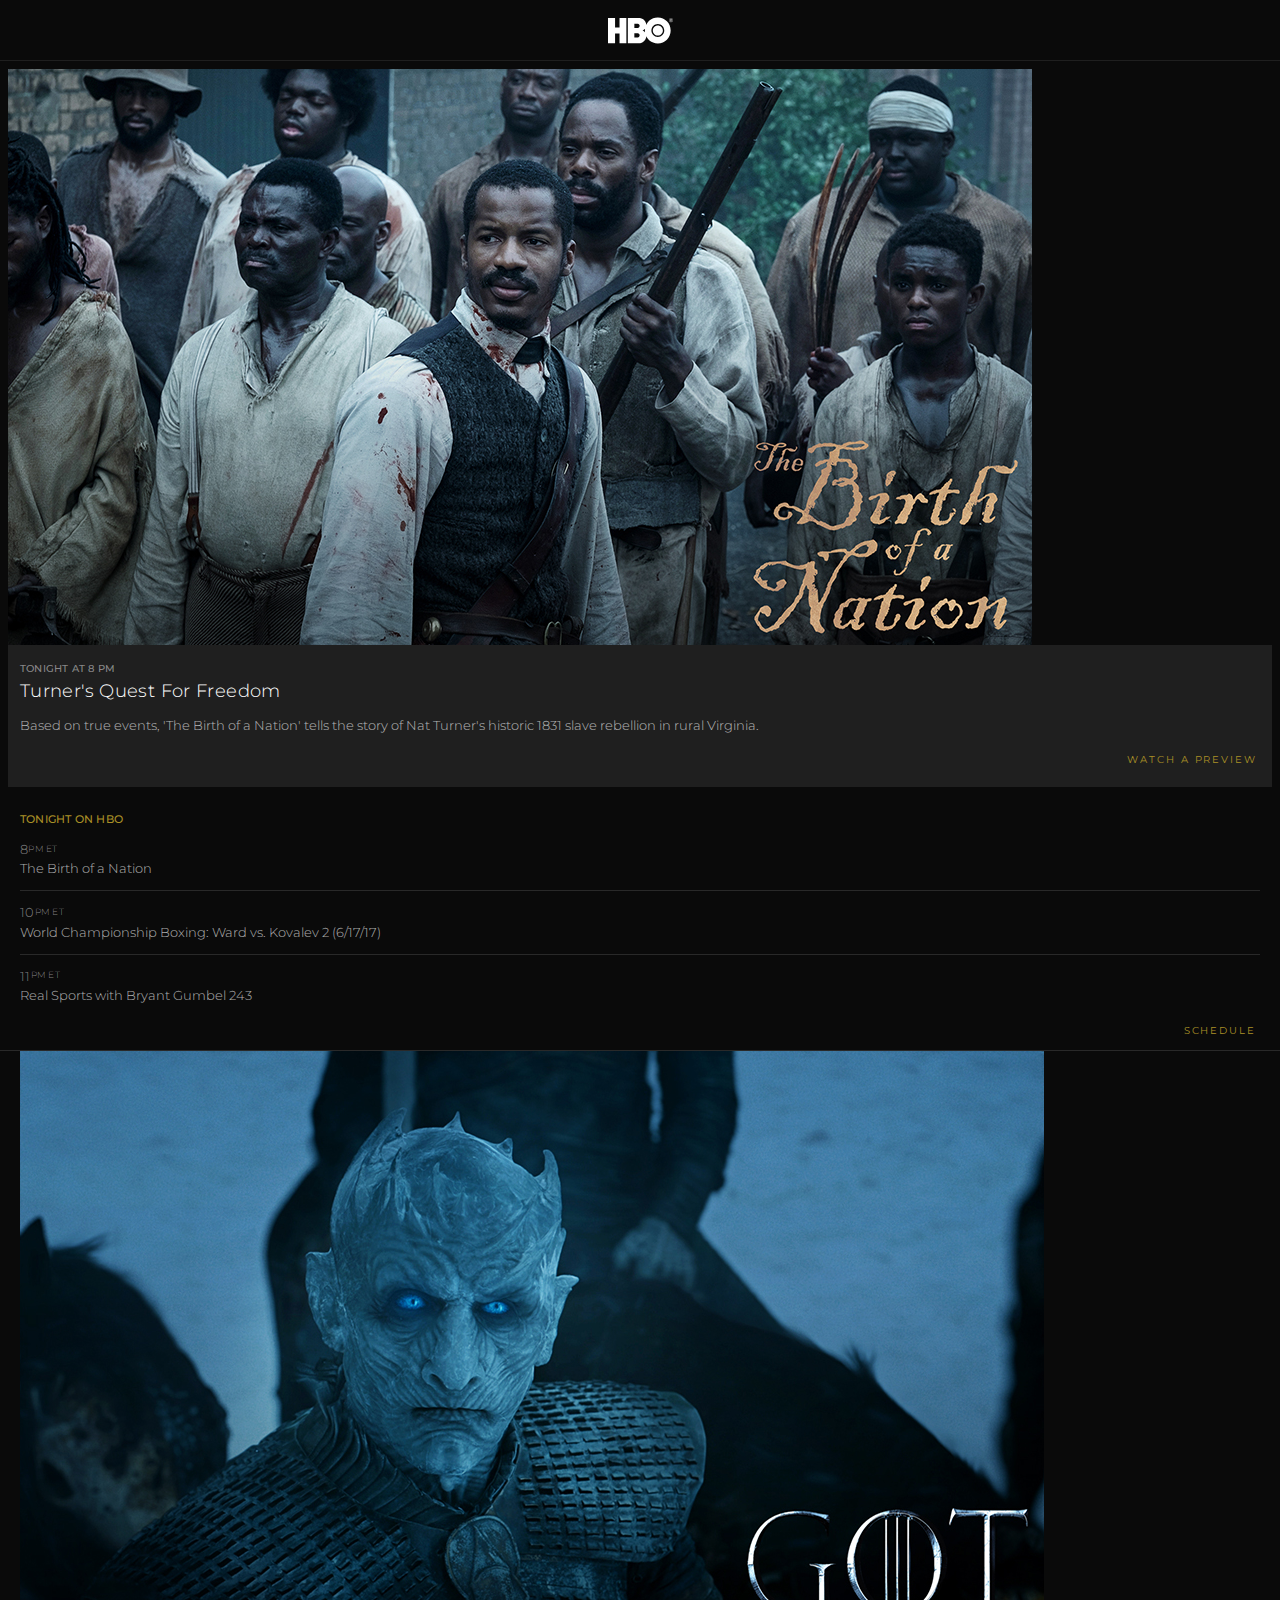
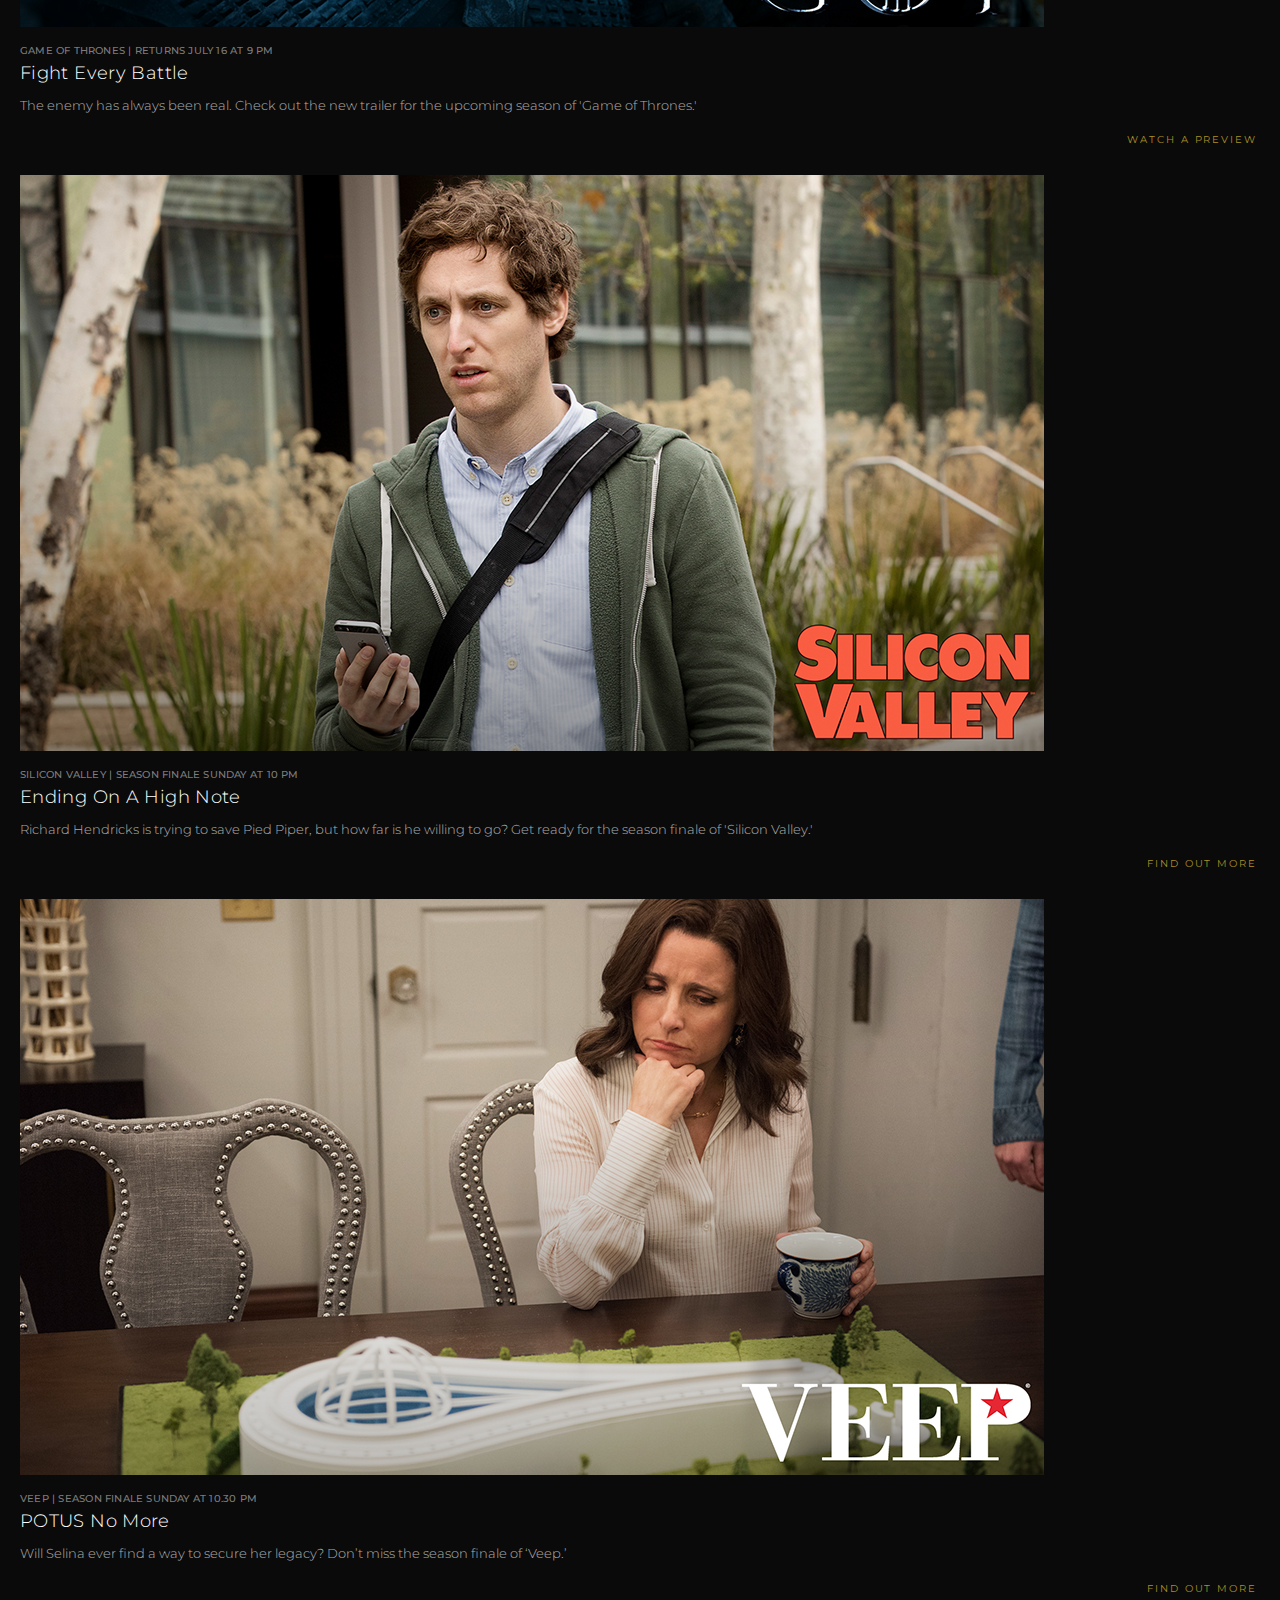
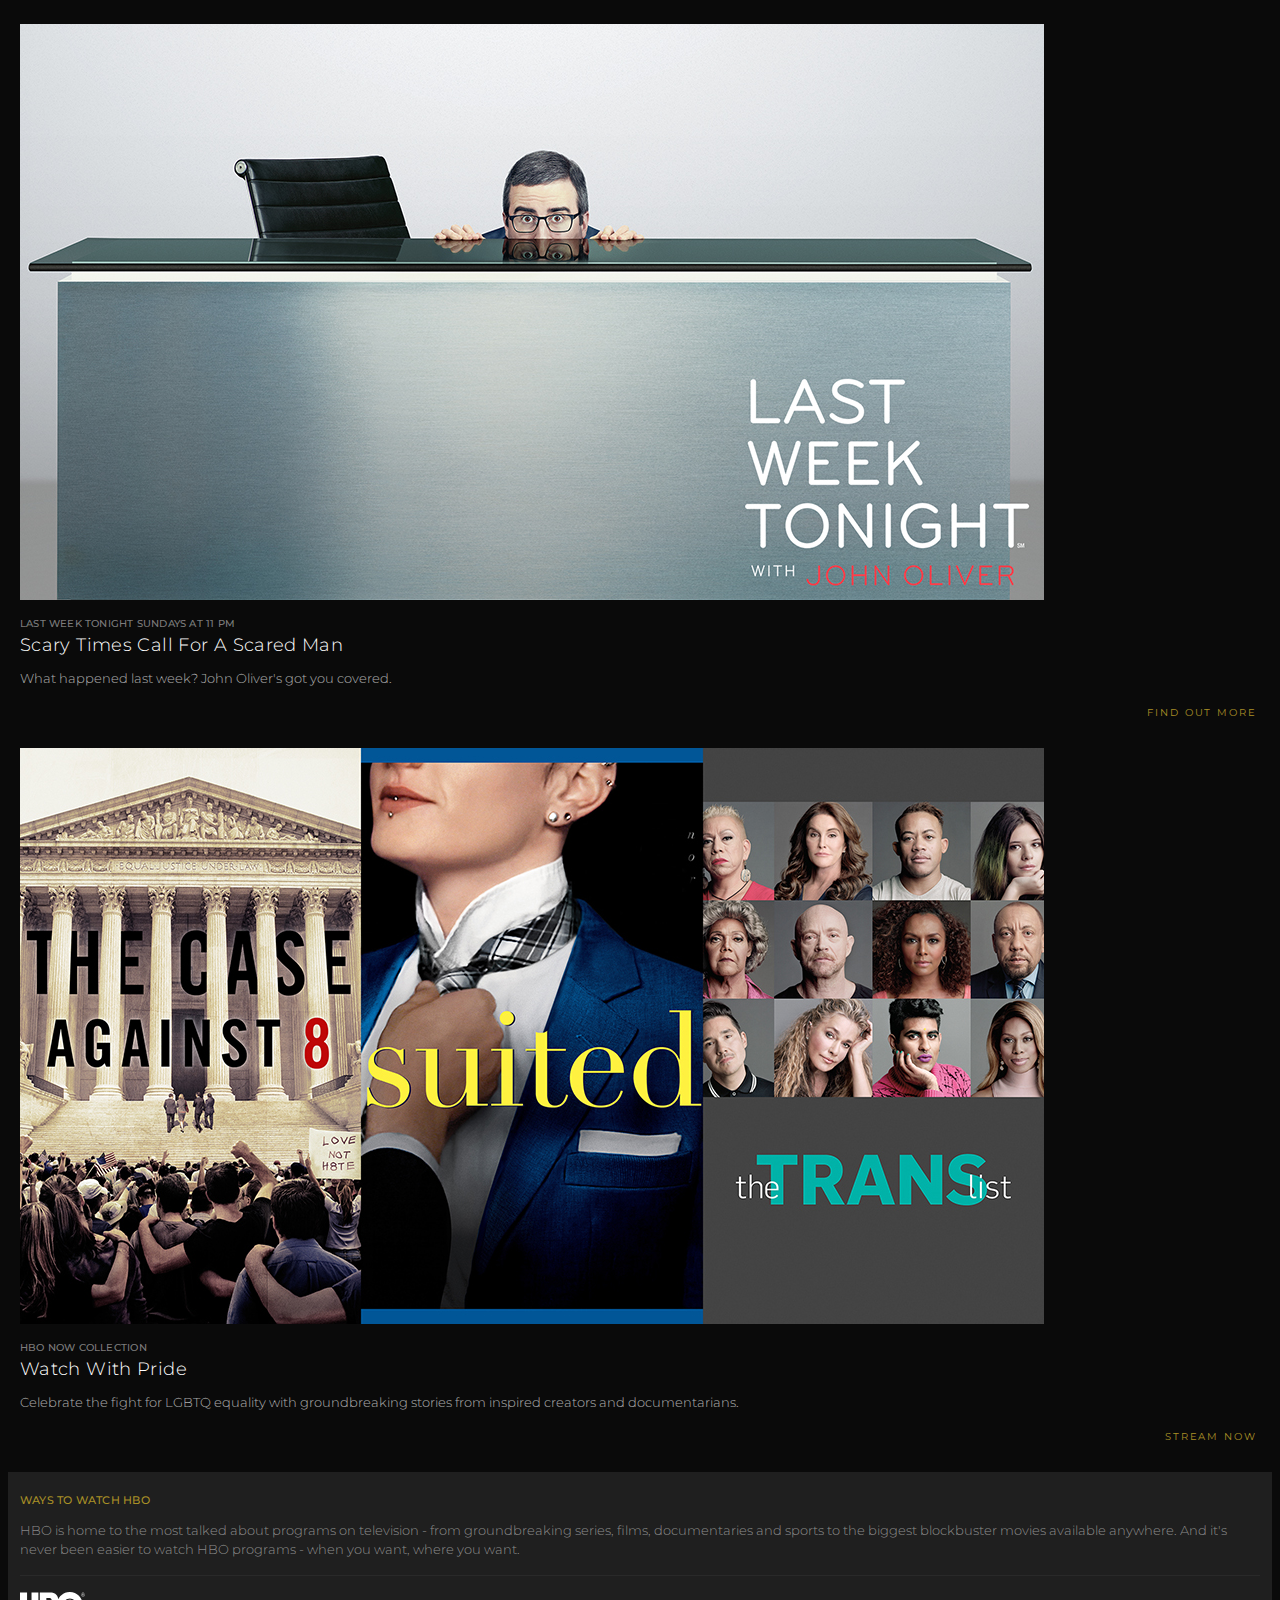
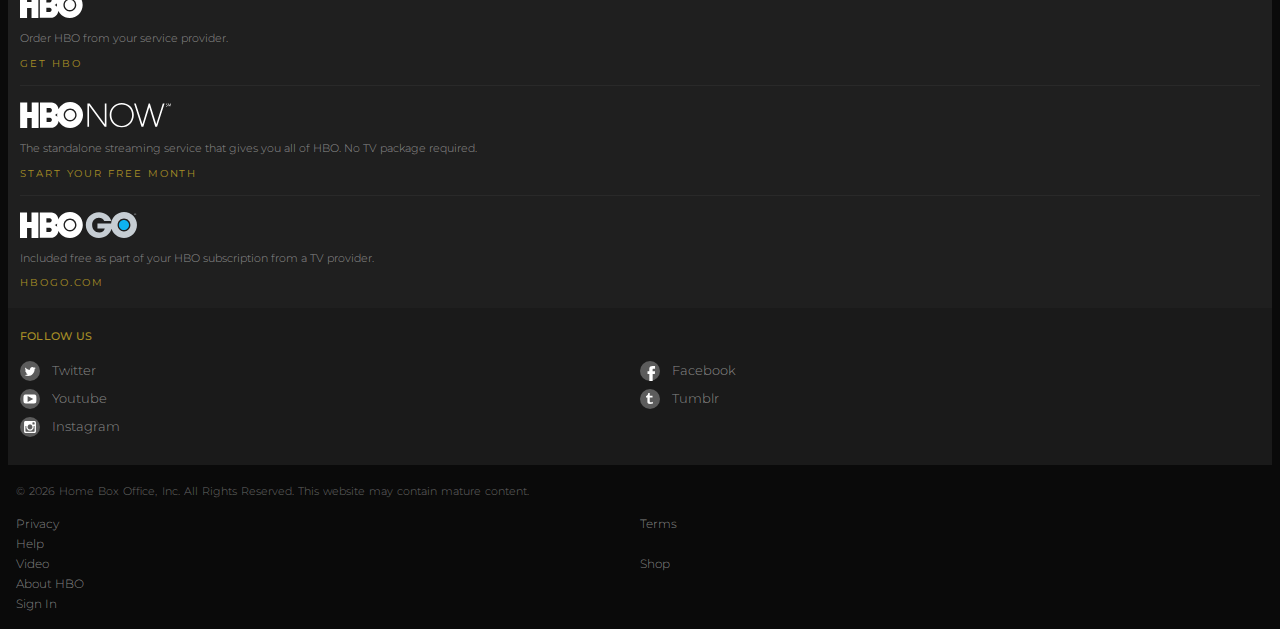
==== hbo.html @ c5595ef9 "Complete footer and page small screen device size" ====
<!DOCTYPE html>
<html lang="en">
  <head>
    <title>HBO</title>
    <meta charset="utf-8">
    <meta name="viewport" content="width=device-width, initial-scale=1">
    <link rel="stylesheet" href="assets/hbo.css">
  </head>
  <body>
    <header>
      <div class="header group">
        <div class="header__icon">
          <a href="#"><i class="icon ion-navicon" id="navIcon"></i></a>
        </div>
        <div class="header__logo">
          <a href="#"><img src="assets/images/logo.svg"></a>
        </div>
        <div class="header__icon">
          <a href="#">
            <div>
              <i class="icon ion-ios-search-strong" id="searchIcon"></i>
              <i class="icon ion-ios-circle-outline" id="searchCircle"></i>
            </div>
          </a>
        </div>
      </div>
      <div class="menu is_hidden group" id="menu">
        <div class="menu__block_left">
          <nav>
            <ul>
              <li><a class="menu__link" href="#"> Series </a></li>
              <li><a class="menu__link" href="#"> Sports </a></li>
              <li><a class="menu__link" href="#"> Documentaries </a></li>
              <li><a class="menu__link" href="#"> Comedy </a></li>
              <li><a class="menu__link" href="#"> Movies </a></li>
              <li><a class="menu__link" href="#"> Kids <i class="fa fa-external-link" aria-hidden="true"></i></a></li>
            </ul>
          </nav>
        </div>
        <div class="menu__block_middle">
          <a href="#" class="menu__link_feat">Free Episodes</a>
        </div>
        <div class="menu__block_right">
          <nav>
            <ul>
              <li><a class="menu__link_right" href="#"> Order HBO </a></li>
              <li><a class="menu__link_right" href="#"> HBO NOW </a></li>
              <li><a class="menu__link_right" href="#"> HBO GO </a></li>
              <li><a class="menu__link_right" href="#"> Schedule </a></li>
            </ul>
          </nav>
        </div>
      </div>
      <div class="search is_hidden" id="searchBar">
        <input type="text" class="search__input" type="text" placeholder="Search HBO.com"></input>
      </div>
    </header>
    <main>
      <div class="wrapper">
        <article class="item--hero">
          <picture>
            <img src="assets/images/main_img.jpg">
          </picture>
          <div class="item__content">
            <h5 class="item__header"> <span class="item__time"> tonight at 8 pm </span> </h5>
            <h3 class="item__title"> turner's quest for freedom </h3>
            <p class="item__text"> Based on true events, 'The Birth of a Nation' tells the story of Nat Turner's historic 1831 slave rebellion in rural Virginia. </p>
            <div class="feature__link">
              <div class="feature__link_text"> watch a preview </div>
              <i class="feature__link_arrow ion-ios-arrow-thin-right"></i>
            </div>
          </div>
        </article>
        <ol class="schedule">
          <h4 class="feature__header"> tonight on hbo </h4>
          <li class="schedule__item">
            <h3 class="schedule__time"> 8<span class="schedule__time_sup">pm et</span> </h3>
            <p class="schedule__title"> The Birth of a Nation </p>
          </li>
          <li class="schedule__item">
            <h3 class="schedule__time"> 10<span class="schedule__time_sup">pm et</span> </h3>
            <p class="schedule__title"> World Championship Boxing: Ward vs. Kovalev 2 (6/17/17) </p>
          </li>
          <li class="schedule__item">
            <h3 class="schedule__time"> 11<span class="schedule__time_sup">pm et</span> </h3>
            <p class="schedule__title"> Real Sports with Bryant Gumbel 243 </p>
          </li>
          <a class="feature__link schedule__link">
            <p class="feature__link_text"> schedule </p>
            <i class="feature__link_arrow ion-ios-arrow-thin-right"></i>
          </a>
        </ol>
      </div>
      <section class="primary-content">
        <article>
          <picture>
            <img src="assets/images/main_img_2.jpg">
          </picture>
          <div class="item__content">
            <h5 class="item__header"> game of thrones <span class="item__time"> | returns july 16 at 9 pm </span> </h5>
            <h3 class="item__title"> fight every battle </h3>
            <p class="item__text"> The enemy has always been real. Check out the new trailer for the upcoming season of 'Game of Thrones.' </p>
            <div class="feature__link">
              <p class="feature__link_text"> watch a preview </p>
              <i class="feature__link_arrow ion-ios-arrow-thin-right"></i>
            </div>
          </div>
        </article>
        <article>
          <picture>
            <img src="assets/images/main_img_3.jpg">
          </picture>
          <div class="item__content">
            <h5 class="item__header"> silicon valley <span class="item__time"> | season finale sunday at 10 pm </span> </h5>
            <h3 class="item__title"> ending on a high note </h3>
            <p class="item__text"> Richard Hendricks is trying to save Pied Piper, but how far is he willing to go? Get ready for the season finale of 'Silicon Valley.' </p>
            <div class="feature__link">
              <div class="feature__link_text"> find out more </div>
              <i class="feature__link_arrow ion-ios-arrow-thin-right"></i>
            </div>
          </div>
        </article>
        <article>
          <picture>
            <img src="assets/images/main_img_4.jpg">
          </picture>
          <div class="item__content">
            <h5 class="item__header"> veep <span class="item__time"> | season finale sunday at 10.30 pm </span> </h5>
            <h3 class="item__title"> POTUS no more </h3>
            <p class="item__text"> Will Selina ever find a way to secure her legacy? Don’t miss the season finale of ‘Veep.’ </p>
            <div class="feature__link">
              <div class="feature__link_text"> find out more </div>
              <i class="feature__link_arrow ion-ios-arrow-thin-right"></i>
            </div>
          </div>
        </article>
        <article>
          <picture>
            <img src="assets/images/main_img_5.jpg">
          </picture>
          <div class="item__content">
            <h5 class="item__header"> last week tonight <span class="item__time"> sundays at 11 pm </span> </h5>
            <h3 class="item__title"> Scary Times Call for a Scared Man </h3>
            <p class="item__text"> What happened last week? John Oliver's got you covered. </p>
            <div class="feature__link">
              <div class="feature__link_text"> find out more </div>
              <i class="feature__link_arrow ion-ios-arrow-thin-right"></i>
            </div>
          </div>
        </article>
        <article>
          <picture>
            <img src="assets/images/main_img_6.jpg">
          </picture>
          <div class="item__content">
            <h5 class="item__header"> hbo now collection </h5>
            <h3 class="item__title"> watch with pride </h3>
            <p class="item__text"> Celebrate the fight for LGBTQ equality with groundbreaking stories from inspired creators and documentarians. </p>
            <div class="feature__link">
              <p class="feature__link_text"> stream now </p>
              <i class="feature__link_arrow ion-ios-arrow-thin-right"></i>
            </div>
          </div>
        </article>
      </section>
    </main>
    <footer>
      <div class="footer__wrapper">
        <section class="footer__channel">
          <div>
            <h4 class="chan__header feature__header "> ways to watch hbo </h4>
            <p class="chan__intro"> HBO is home to the most talked about programs on television -
              from groundbreaking series, films, documentaries and sports to the biggest blockbuster
              movies available anywhere. And it's never been easier to watch HBO programs -
              when you want, where you want. </p>
          </div>
          <ul class="chan__list">
            <li class="chan__item">
              <img class="chan__img" src="assets/images/logo-hboreg.svg">
              <p class="chan__text"> Order HBO from your service provider. </p>
              <div class="feature__link chan__link">
                <p class="feature__link_text"> get hbo </p>
                <i class="feature__link_arrow ion-ios-arrow-thin-right"></i>
              </div>
            </li>
            <li class="chan__item">
              <img class="chan__img" src="assets/images/logo-hbonow.svg">
              <p class="chan__text"> The standalone streaming service that gives you all of HBO.
                No TV package required. </p>
              <div class="feature__link chan__link">
                <p class="feature__link_text"> start your free month </p>
                <i class="feature__link_arrow ion-ios-arrow-thin-right"></i>
              </div>
            </li>
            <li class="chan__item">
              <img class="chan__img" src="assets/images/logo-go.svg">
              <p class="chan__text"> Included free as part of your HBO subscription from a TV provider. </p>
              <div class="feature__link chan__link">
                <p class="feature__link_text"> hbogo.com </p>
                <i class="feature__link_arrow ion-ios-arrow-thin-right"></i>
              </div>
            </li>
          </ul>
        </section>
        <section class="footer__social">
          <h4 class="feature__header"> follow us </h4>
          <ul class="group social__list">
            <li class="social__item">
              <div>
                <img class="social__img" src="assets/images/social-twitter.svg">
                <span class="social__name"> twitter </span>
              </div>
            </li>
            <li class="social__item">
              <div>
                <img class="social__img" src="assets/images/social-facebook.svg">
                <span class="social__name"> facebook </span>
              </div>
            </li>
            <li class="social__item">
              <div>
                <img class="social__img" src="assets/images/social-youtube.svg">
                <span class="social__name"> youtube </span>
              </div>
            </li>
            <li class="social__item">
              <div>
                <img class="social__img" src="assets/images/social-tumblr.svg">
                <span class="social__name"> tumblr </span>
              </div>
            </li>
            <li class="social__item">
              <div>
                <img class="social__img" src="assets/images/social-instagram.svg">
                <span class="social__name"> instagram </span>
              </div>
            </li>
          </ul>
        </section>
        <section class="footer__end group">
          <p class="copyright">&copy;<span id="year"></span>Home Box Office, Inc. All Rights Reserved.
            This website may contain mature content.
          </p>
          <nav class="footer__nav">
            <ul class="group">
              <li class="nav__item"> privacy </li>
              <li class="nav__item"> terms </li>
              <li class="nav__item"> help </li>
              <li class="nav__item"> video </li>
              <li class="nav__item"> shop </li>
              <li class="nav__item"> about HBO </li>
              <li class="nav__item"> sign in </li>
            </ul>
          </nav>
        </section>
      </div>
    </footer>
  </body>
  <script src="assets/js/hbo.js"></script>
</html>
---- assets/hbo.css ----
@import url("http://code.ionicframework.com/ionicons/2.0.1/css/ionicons.min.css");
@import url("https://maxcdn.bootstrapcdn.com/font-awesome/4.7.0/css/font-awesome.min.css");
/* ------------------------------------ reset
*/
/* http://meyerweb.com/eric/tools/css/reset/
   2. v2.0 | 20110126 License: none (public domain)
*/
@import url("https://fonts.googleapis.com/css?family=Montserrat:300,400,500");
html, body, div, span, applet, object, iframe,
h1, h2, h3, h4, h5, h6, p, blockquote, pre,
a, abbr, acronym, address, big, cite, code,
del, dfn, em, img, ins, kbd, q, s, samp,
small, strike, strong, sub, sup, tt, var,
b, u, i, center,
dl, dt, dd, ol, ul, li,
fieldset, form, label, legend,
table, caption, tbody, tfoot, thead, tr, th, td,
article, aside, canvas, details, embed,
figure, figcaption, footer, header, hgroup,
menu, nav, output, ruby, section, summary,
time, mark, audio, video {
  margin: 0;
  padding: 0;
  border: 0;
  font-size: 100%;
  font: inherit;
  vertical-align: baseline; }

/* HTML5 display-role reset for older browsers */
article, aside, details, figcaption, figure,
footer, header, hgroup, menu, nav, section {
  display: block; }

body {
  line-height: 1; }

ol, ul {
  list-style: none; }

blockquote, q {
  quotes: none; }

blockquote:before, blockquote:after,
q:before, q:after {
  content: '';
  content: none; }

table {
  border-collapse: collapse;
  border-spacing: 0; }

/* ------------------------------------ clearfix
*/
.group::before,
.group::after {
  content: "";
  display: table; }

.group::after {
  clear: both; }

.group {
  clear: both;
  *zoom: 1; }

/* ------------------------------------ typo (font-size 16px)
*/
html {
  font-size: 16px; }

body {
  font-family: 'Montserrat', sans-serif;
  font-size: 16px;
  line-height: 1.5;
  font-weight: 400; }

h1 {
  font-size: 32px; }

h2 {
  font-size: 24px; }

h3 {
  font-size: 18px; }

h4 {
  font-size: 16px; }

h5 {
  font-size: 14px; }

h6 {
  font-size: 13px; }

strong {
  font-weight: 700; }

cite, em {
  font-style: italic; }

/* ------------------------------------ variables
*/
*,
*::before,
*::after {
  -webkit-box-sizing: border-box;
  -moz-box-sizing: border-box;
  box-sizing: border-box; }

/* ------------------------------------ placeholders
*/
.feature__header, .item__header, .schedule__time {
  text-transform: uppercase;
  font-variant: small-caps;
  letter-spacing: 0.02em; }

.feature__header, .item__header {
  font-weight: 500; }

img, video, embed, object {
  display: block;
  max-width: 100%;
  height: auto; }

/* ------------------------------------ feature header
*/
.feature__header {
  font-size: 0.7rem;
  color: #a99026; }
  .feature__header:hover {
    color: #caad2d; }

/* ------------------------------------ feature links
*/
.feature__link {
  text-align: right;
  line-height: 1.5rem;
  height: 1.5rem;
  color: #a99026;
  cursor: pointer; }
  .feature__link:hover {
    color: #caad2d; }

.feature__link_text {
  display: inline-block;
  vertical-align: top;
  font-size: 0.62rem;
  letter-spacing: 0.12rem;
  text-transform: uppercase; }

.feature__link_arrow {
  display: inline-block;
  vertical-align: top;
  font-size: 1.2em; }

/* ------------------------------------ ion icons
*/
.ion-ios-search-strong {
  font-size: 20px; }

.ion-ios-circle-outline {
  font-size: 1.8rem;
  position: absolute;
  right: 15px;
  top: 0px; }

.ion-navicon {
  font-size: 2.3rem; }

.ion-ios-close-empty {
  font-size: 3rem; }

/* ----------------------------- BASE
*/
html {
  font-size: 16px; }

body {
  background-color: #0a0a0a;
  color: rgba(255, 255, 255, 0.48); }

a {
  display: block;
  color: rgba(255, 255, 255, 0.68);
  text-decoration: none;
  cursor: pointer; }
  a:hover {
    color: rgba(255, 255, 255, 0.68); }

/* ----------------------------- LAYOUT
*/
.wrapper {
  padding: 8px; }

/* ----------------------------- MODULES
*/
/* ---------------------------------------------------------------------- Header
*/
.header {
  width: 100vw;
  height: 61px;
  border-bottom: 1px solid #1f1f1f; }

.header__icon {
  display: block;
  float: left;
  width: 55px;
  height: 61px;
  line-height: 61px;
  text-align: center; }

.header__logo {
  position: relative;
  float: left;
  width: calc(100% - 2 * 55px);
  height: 61px; }
  .header__logo img {
    width: 65px;
    height: 61px;
    margin: 0 auto; }

/* ------------------------------------ menu
*/
.menu {
  position: relative;
  height: 254px;
  background-color: #1f1f1f;
  border-bottom: 1px solid #292929; }

.menu__block, .menu__block_left, .menu__block_right, .menu__block_middle {
  padding: 16px;
  font-size: 12px;
  letter-spacing: 1px;
  text-transform: uppercase; }

.menu__block_left {
  float: left;
  width: 62.5%; }

.menu__block_right {
  float: left;
  width: 37.5%;
  min-height: 254px;
  font-size: 10px;
  text-transform: capitalize;
  border-left: 1px solid #292929; }

.menu__block_middle {
  position: absolute;
  bottom: 0;
  left: 0; }

.menu__link, .menu__link_right {
  padding: .6em 0;
  color: rgba(255, 255, 255, 0.88); }

.menu__link_right {
  color: rgba(255, 255, 255, 0.48); }

.menu__link_feat {
  padding-top: 1em;
  color: #caad2d; }

/* ------------------------------------ search
*/
.search {
  padding: 16px;
  background-color: #1f1f1f;
  border-bottom: 1px solid #292929;
  clear: both; }

.search__input {
  width: 100%;
  padding: 4px 0;
  font-size: 1.05rem;
  color: rgba(255, 255, 255, 0.68);
  letter-spacing: .01rem;
  background: transparent;
  border-width: 0 0 1px;
  border-style: solid;
  border-color: #292929;
  outline: 0;
  transition: border-color 0.15s linear; }
  .search__input:focus {
    border-width: 0 0 1px;
    border-style: solid;
    border-color: #484848; }

/* ------------------------------------------------------------------------ Main
*/
.primary-content {
  padding: 0 20px;
  margin-bottom: 24px;
  border-top: 1px solid #292929; }

/* ------------------------------------ items
*/
.item__content {
  padding-top: 16px;
  margin-bottom: 24px;
  font-size: 0.8rem; }

.item__header {
  padding-bottom: 1px;
  font-size: 0.65rem; }

.item__title {
  font-size: 1.1rem;
  font-weight: 300;
  color: #fff;
  letter-spacing: 0.021em;
  text-transform: capitalize; }

.item__text {
  padding: 10px 0 12px;
  color: rgba(255, 255, 255, 0.68);
  font-weight: 300; }

.item--hero .item__content {
  padding: 16px 12px;
  background-color: #1f1f1f; }
.item--hero .item__text {
  padding: 12px 0;
  font-weight: 300; }

/* ------------------------------------ schedule
*/
.schedule {
  padding: 0 12px; }

.schedule__item {
  padding: 12px 0;
  font-size: 0.8rem;
  font-weight: 300;
  border-bottom: 1px solid #292929; }

.schedule__time {
  font-size: 1em; }
  .schedule__time .schedule__time_sup {
    position: relative;
    top: -0.27em;
    font-size: 0.7em; }

.schedule__title {
  font-size: 1em;
  color: rgba(255, 255, 255, 0.68); }

li:nth-last-of-type(1) {
  border-bottom-color: transparent; }

/* ---------------------------------------------------------------------- footer
*/
.footer__wrapper {
  margin: 0 8px; }

/* ------------------------------------ channels
*/
.footer__channel {
  padding: 20px 12px;
  background-color: #1f1f1f; }

.chan__header {
  margin-bottom: 12px; }

.chan__intro {
  font-size: 0.8rem;
  font-weight: 300; }

.chan__item {
  margin-top: 16px;
  padding-top: 16px;
  border-top: 1px solid #292929; }

.chan__img {
  height: 26px;
  width: auto; }

.chan__text {
  margin-top: 12px;
  margin-bottom: 12px;
  font-size: 0.7rem;
  font-weight: 300; }

.chan__link {
  text-align: left;
  line-height: 0.62rem;
  height: 0.62rem; }
  .chan__link .feature__link_arrow {
    position: relative;
    top: -0.35rem; }

/* ------------------------------------ social
*/
.footer__social {
  padding: 20px 12px;
  background-color: #1a1a1a; }
  .footer__social .feature__header {
    margin-bottom: 16px; }

.social__item {
  float: left;
  width: 50%;
  margin-bottom: 8px; }

.social__img {
  float: left;
  margin-right: 12px; }

.social__name {
  float: left;
  font-size: 0.8rem;
  font-weight: 300;
  text-transform: capitalize;
  color: rgba(255, 255, 255, 0.48); }

/* ------------------------------------ copyright
*/
.footer__end {
  padding: 16px 8px; }

.copyright {
  line-height: 20px;
  font-size: 11px;
  font-weight: 300;
  color: rgba(255, 255, 255, 0.38);
  word-spacing: 0.1em; }

.footer__nav {
  margin-top: 12px; }
  .footer__nav .nav__item {
    float: left;
    width: 50%;
    margin-top: 2px;
    font-size: 12px;
    font-weight: 300;
    color: rgba(255, 255, 255, 0.48);
    text-transform: capitalize; }
  .footer__nav li:nth-of-type(3n),
  .footer__nav li:last-of-type {
    width: 100%; }

/* ----------------------------- STATES
*/
.is_hidden {
  display: none; }

.is_active_block {
  display: block; }

.is_active_inline {
  display: inline; }

/* ----------------------------- THEME
*/
/* ----------------------------- LIMBO
*/

/*# sourceMappingURL=hbo.css.map */
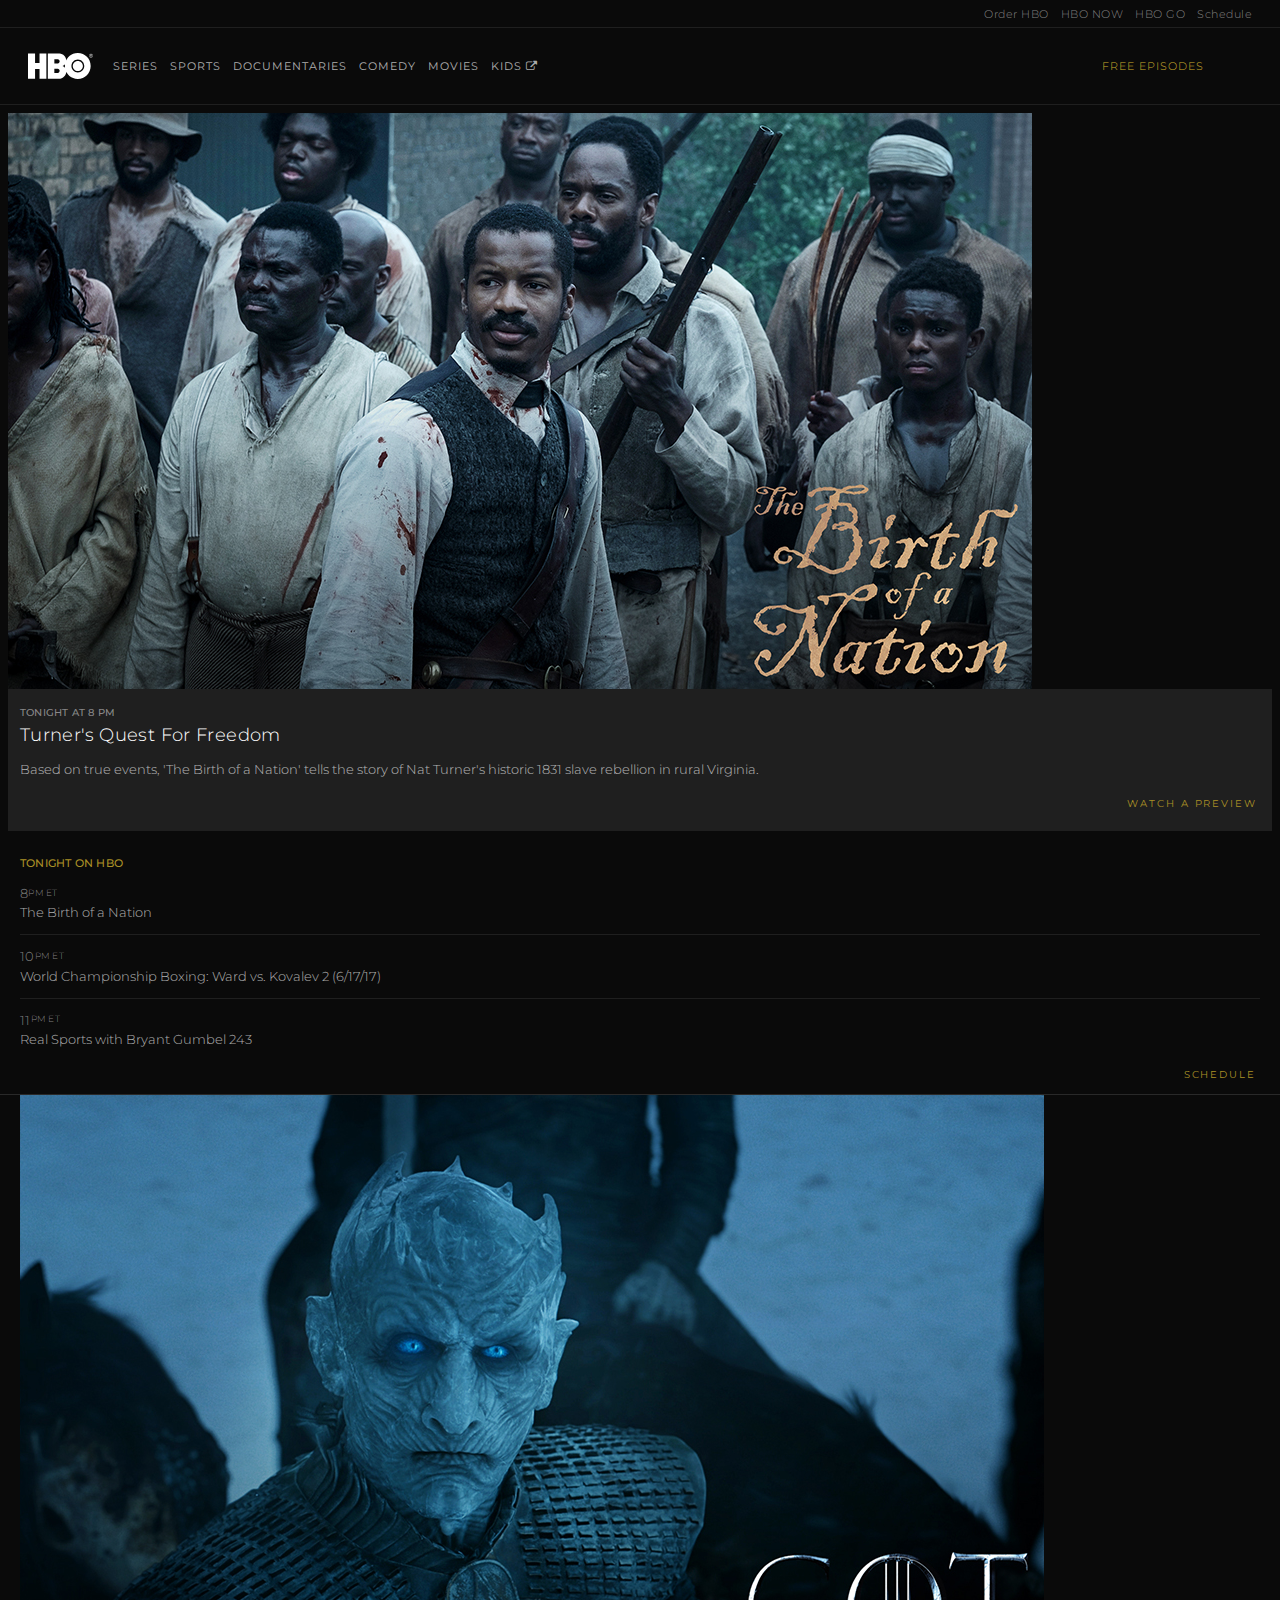
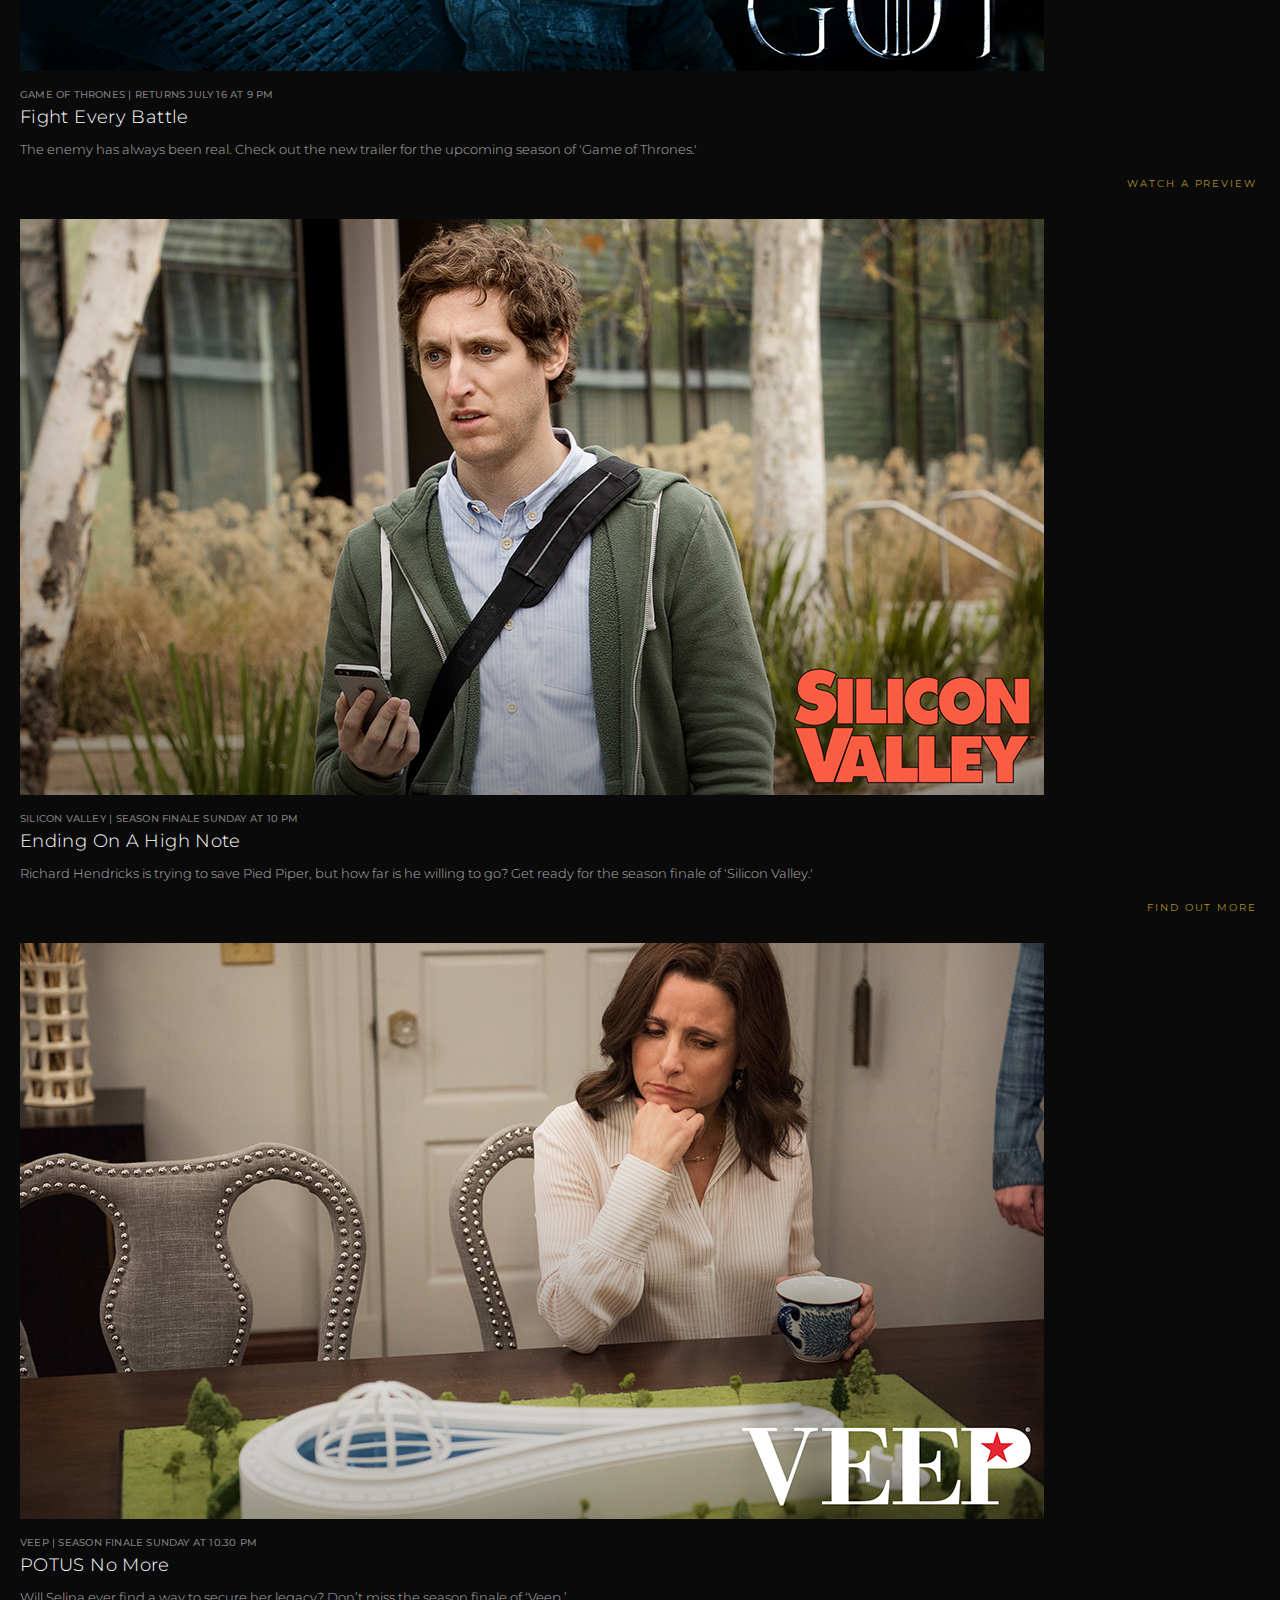
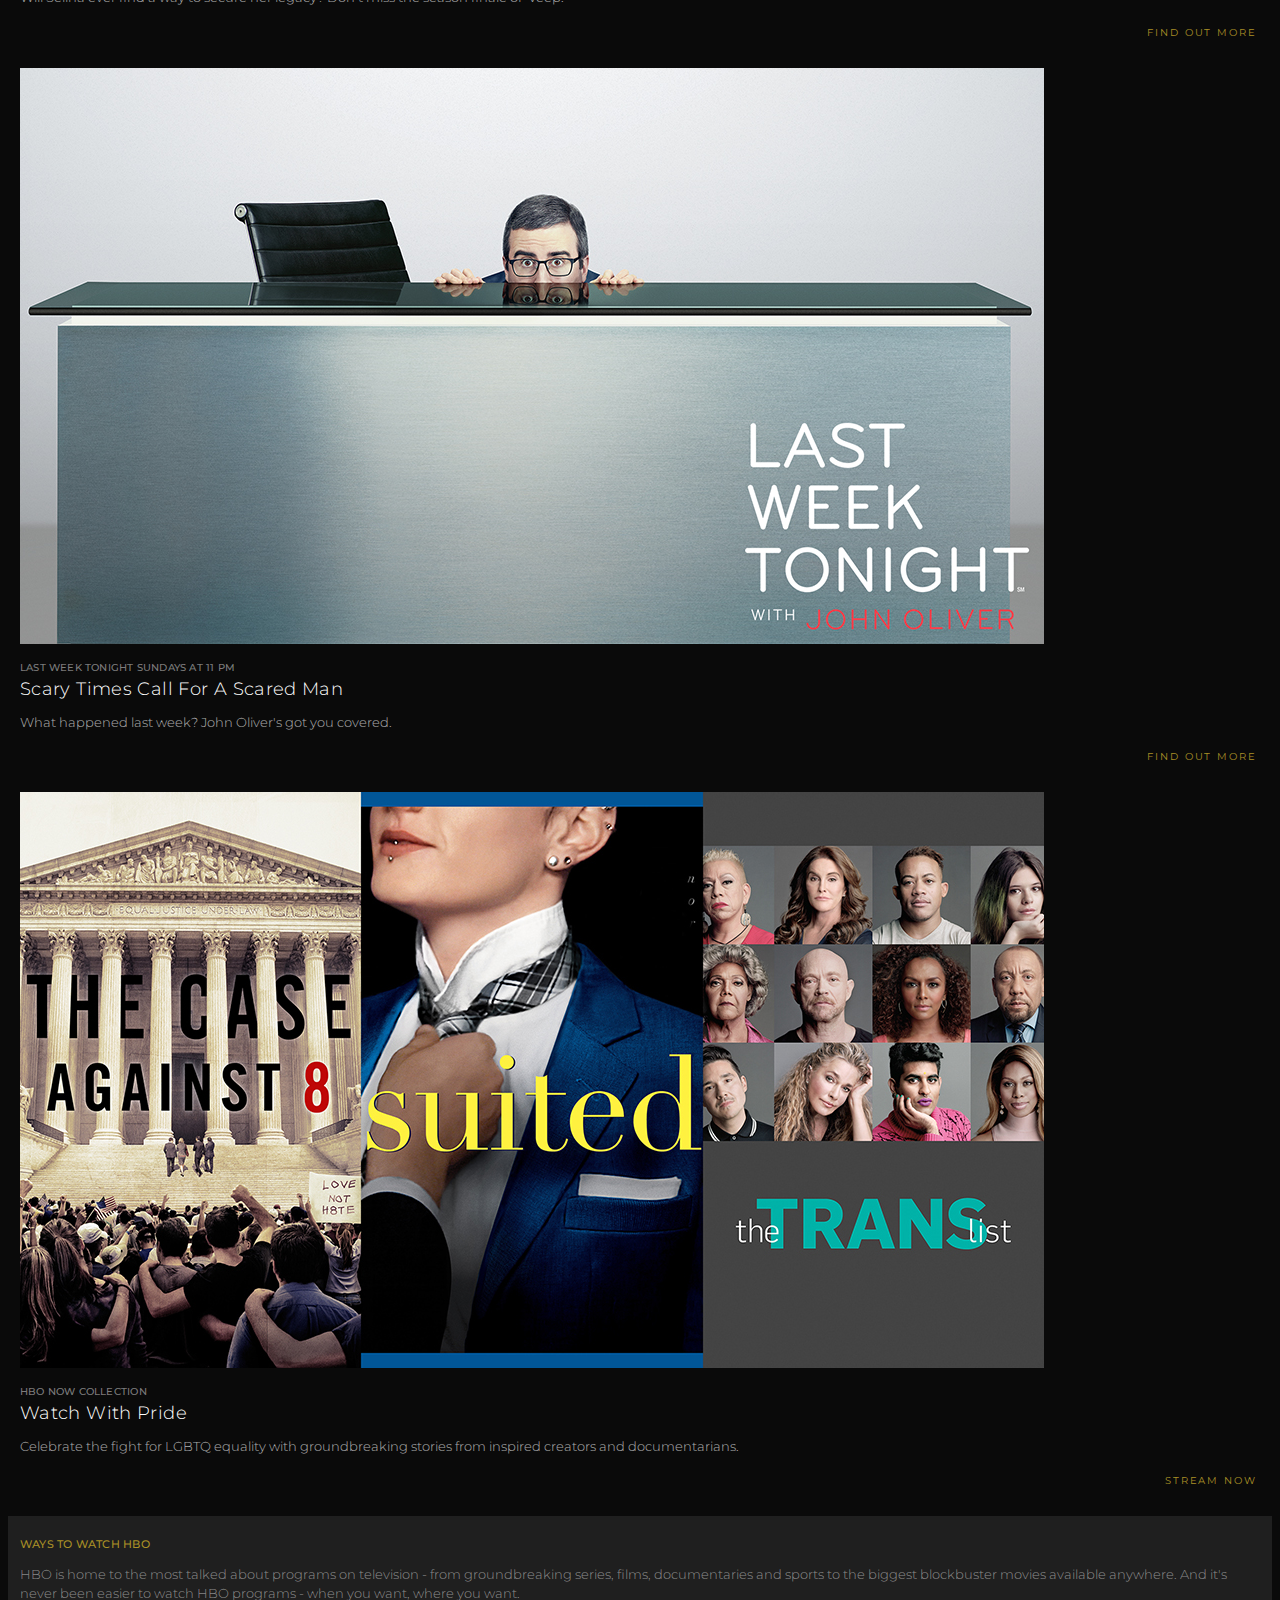
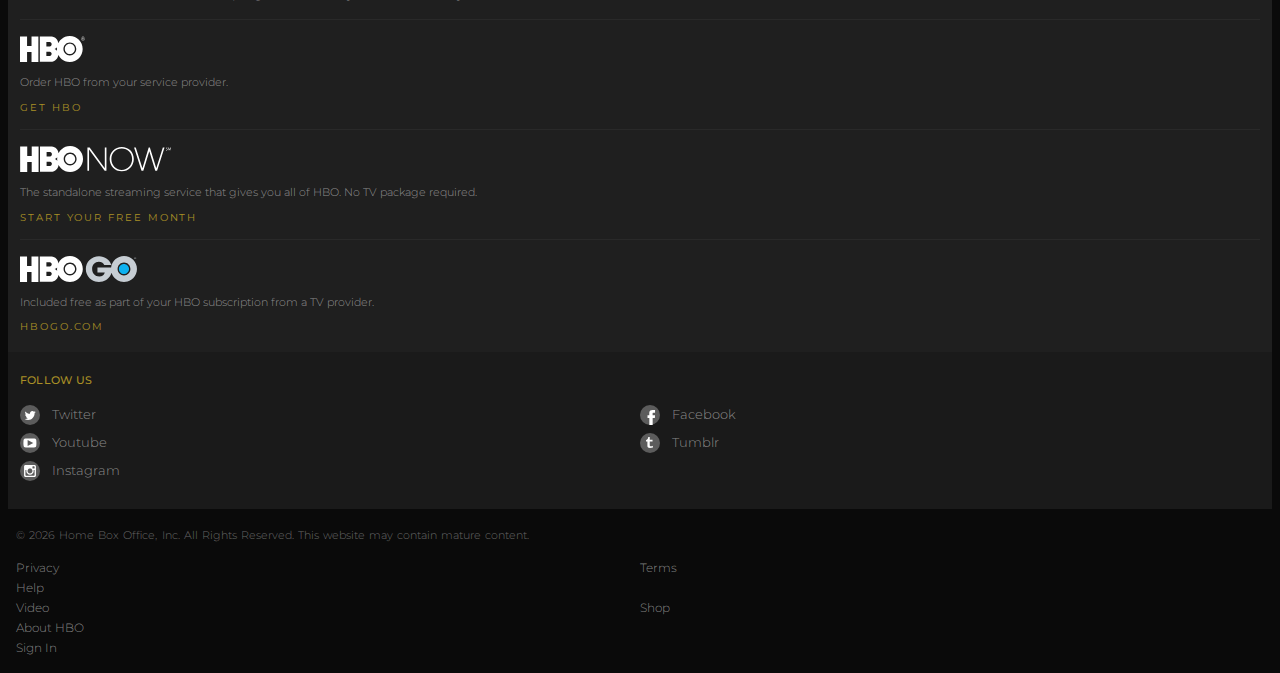
==== commit afbe69a5: "Add header 768px before dropmenu and clean code" ====
--- a/hbo.html
+++ b/hbo.html
@@ -7,48 +7,56 @@
     <link rel="stylesheet" href="assets/hbo.css">
   </head>
   <body>
-    <header>
-      <div class="header group">
-        <div class="header__icon">
-          <a href="#"><i class="icon ion-navicon" id="navIcon"></i></a>
-        </div>
+    <header class="group">
+      <div class="header__icon header__icon_nav">
+        <a href="#"><i class="icon ion-navicon" id="navIcon"></i></a>
+      </div>
+      <div class="navUtility-wrapper">
+        <nav>
+          <ul>
+            <li><a class="menu__link_right" href="#"> Order HBO </a></li>
+            <li><a class="menu__link_right" href="#"> HBO NOW </a></li>
+            <li><a class="menu__link_right" href="#"> HBO GO </a></li>
+            <li><a class="menu__link_right" href="#"> Schedule </a></li>
+          </ul>
+        </nav>
+      </div>
+      <div class="headerMain-wrapper group">
         <div class="header__logo">
           <a href="#"><img src="assets/images/logo.svg"></a>
         </div>
-        <div class="header__icon">
+        <div class="menu group" id="menu">
+          <div class="menu__block_left">
+            <nav>
+              <ul>
+                <li><a class="menu__link" href="#"> Series </a></li>
+                <li><a class="menu__link" href="#"> Sports </a></li>
+                <li><a class="menu__link" href="#"> Documentaries </a></li>
+                <li><a class="menu__link" href="#"> Comedy </a></li>
+                <li><a class="menu__link" href="#"> Movies </a></li>
+                <li><a class="menu__link" href="#"> Kids <i class="fa fa-external-link" aria-hidden="true"></i></a></li>
+              </ul>
+            </nav>
+          </div>
+          <div class="menu__block_middle">
+            <a href="#" class="menu__link_feat">Free Episodes</a>
+          </div>
+          <div class="menu__block_right">
+            <nav>
+              <ul>
+                <li><a class="menu__link_right" href="#"> Order HBO </a></li>
+                <li><a class="menu__link_right" href="#"> HBO NOW </a></li>
+                <li><a class="menu__link_right" href="#"> HBO GO </a></li>
+                <li><a class="menu__link_right" href="#"> Schedule </a></li>
+              </ul>
+            </nav>
+          </div>
+        </div>
+        <div class="header__icon header__icon_search">
           <a href="#">
-            <div>
-              <i class="icon ion-ios-search-strong" id="searchIcon"></i>
-              <i class="icon ion-ios-circle-outline" id="searchCircle"></i>
-            </div>
+            <i class="icon ion-ios-search-strong" id="searchIcon"></i>
+            <i class="icon ion-ios-circle-outline" id="searchCircle"></i>
           </a>
-        </div>
-      </div>
-      <div class="menu is_hidden group" id="menu">
-        <div class="menu__block_left">
-          <nav>
-            <ul>
-              <li><a class="menu__link" href="#"> Series </a></li>
-              <li><a class="menu__link" href="#"> Sports </a></li>
-              <li><a class="menu__link" href="#"> Documentaries </a></li>
-              <li><a class="menu__link" href="#"> Comedy </a></li>
-              <li><a class="menu__link" href="#"> Movies </a></li>
-              <li><a class="menu__link" href="#"> Kids <i class="fa fa-external-link" aria-hidden="true"></i></a></li>
-            </ul>
-          </nav>
-        </div>
-        <div class="menu__block_middle">
-          <a href="#" class="menu__link_feat">Free Episodes</a>
-        </div>
-        <div class="menu__block_right">
-          <nav>
-            <ul>
-              <li><a class="menu__link_right" href="#"> Order HBO </a></li>
-              <li><a class="menu__link_right" href="#"> HBO NOW </a></li>
-              <li><a class="menu__link_right" href="#"> HBO GO </a></li>
-              <li><a class="menu__link_right" href="#"> Schedule </a></li>
-            </ul>
-          </nav>
         </div>
       </div>
       <div class="search is_hidden" id="searchBar">
--- a/assets/hbo.css
+++ b/assets/hbo.css
@@ -196,36 +196,48 @@
 */
 /* ---------------------------------------------------------------------- Header
 */
-.header {
+.headerMain-wrapper {
   width: 100vw;
-  height: 61px;
+  background-color: #0a0a0a;
   border-bottom: 1px solid #1f1f1f; }
 
+.navUtility-wrapper {
+  display: none; }
+
+.header__menu_open_border {
+  border-bottom: 1px solid #292929; }
+
 .header__icon {
+  position: absolute;
   display: block;
-  float: left;
   width: 55px;
   height: 61px;
   line-height: 61px;
   text-align: center; }
 
+.header__icon_search {
+  right: 0;
+  top: 0; }
+
 .header__logo {
-  position: relative;
-  float: left;
-  width: calc(100% - 2 * 55px);
-  height: 61px; }
+  width: 100%;
+  padding: 16px; }
   .header__logo img {
     width: 65px;
-    height: 61px;
+    height: 28px;
     margin: 0 auto; }
 
 /* ------------------------------------ menu
 */
 .menu {
   position: relative;
+  display: none;
   height: 254px;
   background-color: #1f1f1f;
   border-bottom: 1px solid #292929; }
+
+.menu--open {
+  display: block; }
 
 .menu__block, .menu__block_left, .menu__block_right, .menu__block_middle {
   padding: 16px;
@@ -261,6 +273,114 @@
   padding-top: 1em;
   color: #caad2d; }
 
+@media only screen and (min-width: 480px) {
+  .menu__block_middle,
+  .menu__block_right {
+    position: static;
+    float: left;
+    width: 58%;
+    min-height: inherit;
+    border: none; }
+
+  .menu__block_middle {
+    border-bottom: 1px solid #292929; }
+
+  .menu__block_left {
+    width: 42%;
+    height: 254px;
+    border-right: 1px solid #292929; }
+
+  .menu__link_feat {
+    padding-top: 0; } }
+@media only screen and (min-width: 768px) {
+  .headerMain-wrapper {
+    position: relative;
+    height: inherit; }
+
+  .header__logo {
+    float: left;
+    width: auto;
+    padding: 24px 16px 24px 28px; }
+    .header__logo img {
+      width: 65px;
+      margin: 0; }
+
+  .header__icon {
+    height: auto; }
+
+  .header__icon_nav {
+    display: none; }
+
+  .header__icon_search {
+    position: absolute;
+    line-height: 74px;
+    right: 12px;
+    padding: 0 12px;
+    left: auto; }
+    .header__icon_search .ion-ios-circle-outline {
+      top: 1px; }
+
+  .navUtility-wrapper {
+    display: block;
+    width: 100vw;
+    height: 28px;
+    padding: 0 24px;
+    text-align: right;
+    background-color: #0a0a0a;
+    border-bottom: 1px solid #1f1f1f; }
+    .navUtility-wrapper ul {
+      height: 100%; }
+    .navUtility-wrapper li {
+      display: inline-block;
+      line-height: 28px;
+      font-weight: 300;
+      font-size: 11px;
+      letter-spacing: 0.5px; }
+
+  .menu {
+    position: static;
+    display: block;
+    float: left;
+    width: 80%;
+    height: inherit;
+    background-color: transparent;
+    border-bottom: none; }
+
+  .menu__block_left {
+    position: static;
+    float: left;
+    width: 70%;
+    height: inherit;
+    padding: inherit;
+    border-right: none; }
+    .menu__block_left li {
+      display: inline-block;
+      font-size: 11px;
+      font-weight: 400;
+      letter-spacing: 1px;
+      line-height: 76px; }
+      .menu__block_left li a {
+        color: rgba(255, 255, 255, 0.68); }
+
+  .menu__link, .menu__link_right {
+    padding: 0 4px; }
+
+  .menu__block_middle {
+    position: absolute;
+    width: auto;
+    float: none;
+    right: 64px;
+    padding: 0;
+    padding-right: 12px;
+    line-height: 76px;
+    font-size: 11px;
+    font-weight: 300;
+    letter-spacing: 1px;
+    text-align: right;
+    border: none; }
+
+  .menu__block_right {
+    display: none; } }
 /* ------------------------------------ search
 */
 .search {
@@ -332,7 +452,7 @@
   padding: 12px 0;
   font-size: 0.8rem;
   font-weight: 300;
-  border-bottom: 1px solid #292929; }
+  border-bottom: 1px solid #1f1f1f; }
 
 .schedule__time {
   font-size: 1em; }
@@ -410,8 +530,8 @@
   float: left;
   font-size: 0.8rem;
   font-weight: 300;
-  text-transform: capitalize;
-  color: rgba(255, 255, 255, 0.48); }
+  color: rgba(255, 255, 255, 0.48);
+  text-transform: capitalize; }
 
 /* ------------------------------------ copyright
 */
@@ -419,8 +539,8 @@
   padding: 16px 8px; }
 
 .copyright {
+  font-size: 11px;
   line-height: 20px;
-  font-size: 11px;
   font-weight: 300;
   color: rgba(255, 255, 255, 0.38);
   word-spacing: 0.1em; }
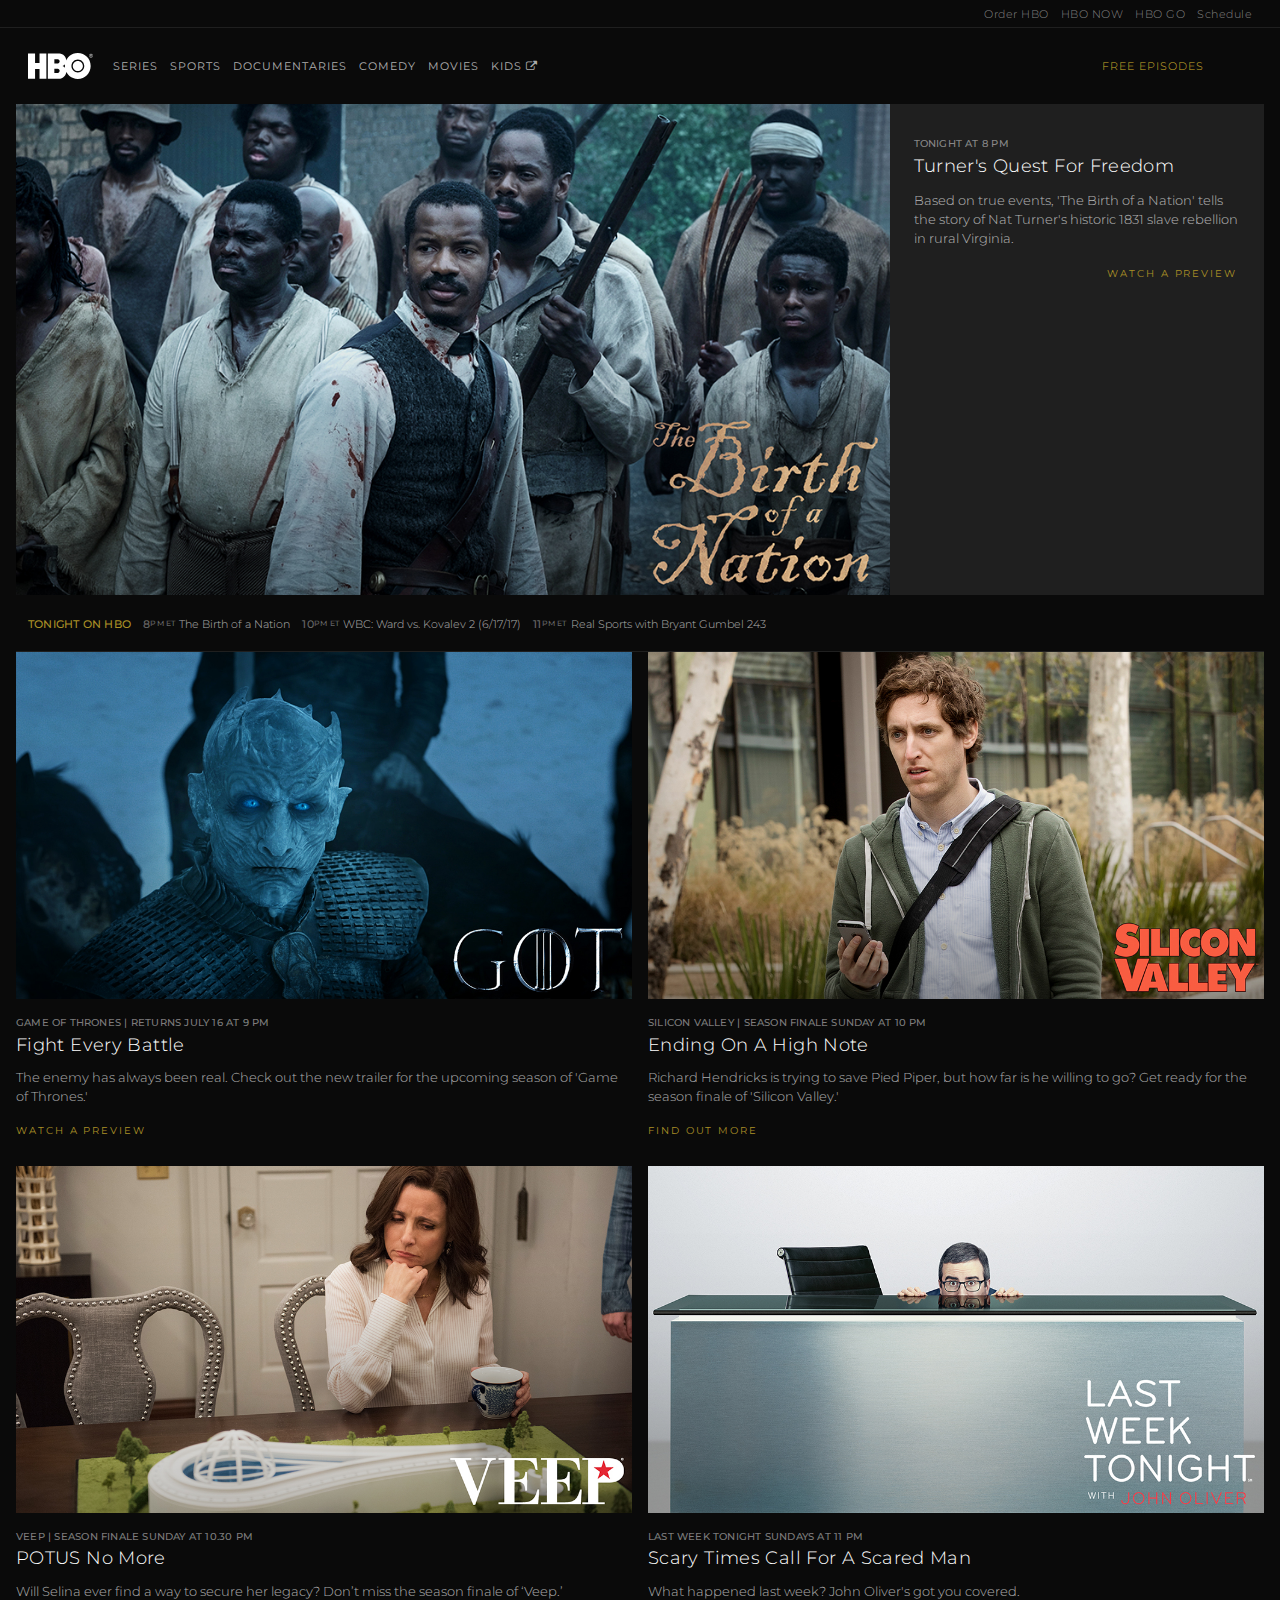
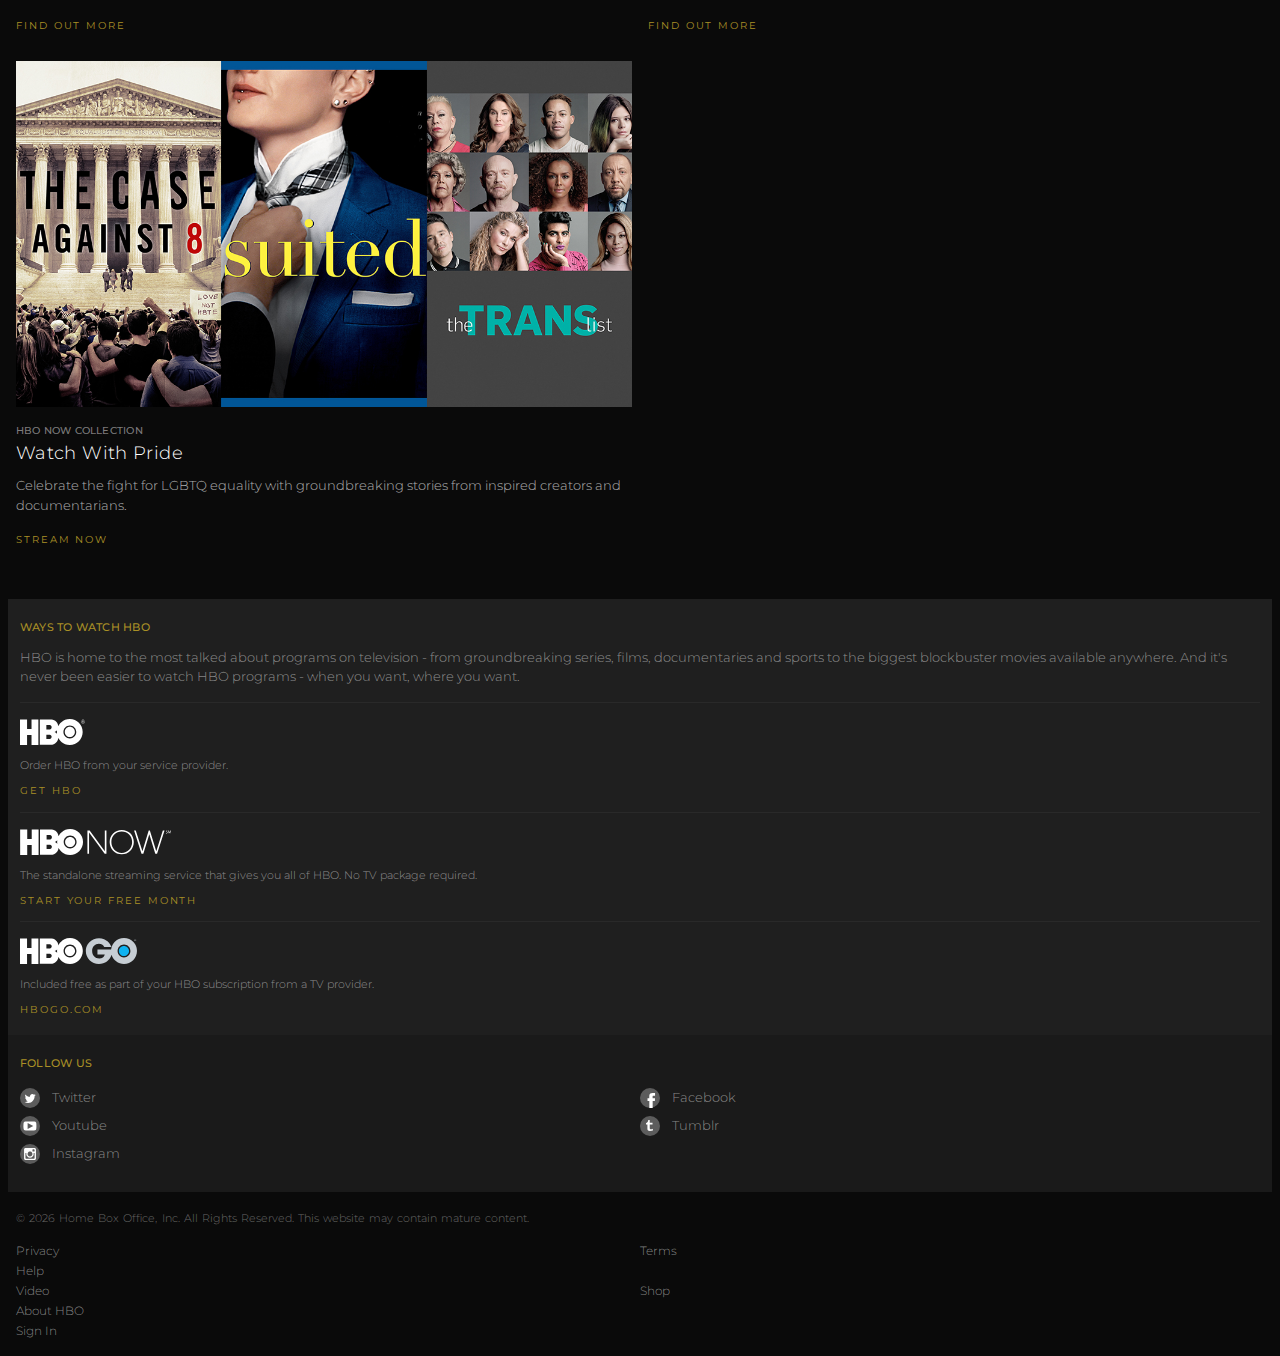
==== commit f6c0de36: "Add global layout and design over 768px" ====
--- a/hbo.html
+++ b/hbo.html
@@ -7,7 +7,7 @@
     <link rel="stylesheet" href="assets/hbo.css">
   </head>
   <body>
-    <header class="group">
+    <header>
       <div class="header__icon header__icon_nav">
         <a href="#"><i class="icon ion-navicon" id="navIcon"></i></a>
       </div>
@@ -21,11 +21,11 @@
           </ul>
         </nav>
       </div>
-      <div class="headerMain-wrapper group">
+      <div class="headerMain-wrapper">
         <div class="header__logo">
           <a href="#"><img src="assets/images/logo.svg"></a>
         </div>
-        <div class="menu group" id="menu">
+        <div class="menu" id="menu">
           <div class="menu__block_left">
             <nav>
               <ul>
@@ -80,14 +80,14 @@
           </div>
         </article>
         <ol class="schedule">
-          <h4 class="feature__header"> tonight on hbo </h4>
+          <h4 class="feature__header schedule__header"> tonight on hbo </h4>
           <li class="schedule__item">
             <h3 class="schedule__time"> 8<span class="schedule__time_sup">pm et</span> </h3>
             <p class="schedule__title"> The Birth of a Nation </p>
           </li>
           <li class="schedule__item">
             <h3 class="schedule__time"> 10<span class="schedule__time_sup">pm et</span> </h3>
-            <p class="schedule__title"> World Championship Boxing: Ward vs. Kovalev 2 (6/17/17) </p>
+            <p class="schedule__title"> WBC: Ward vs. Kovalev 2 (6/17/17) </p>
           </li>
           <li class="schedule__item">
             <h3 class="schedule__time"> 11<span class="schedule__time_sup">pm et</span> </h3>
@@ -99,8 +99,8 @@
           </a>
         </ol>
       </div>
-      <section class="primary-content">
-        <article>
+      <section class="primary-content group">
+        <article class="item">
           <picture>
             <img src="assets/images/main_img_2.jpg">
           </picture>
@@ -114,7 +114,7 @@
             </div>
           </div>
         </article>
-        <article>
+        <article class="item">
           <picture>
             <img src="assets/images/main_img_3.jpg">
           </picture>
@@ -128,7 +128,7 @@
             </div>
           </div>
         </article>
-        <article>
+        <article class="item">
           <picture>
             <img src="assets/images/main_img_4.jpg">
           </picture>
@@ -142,7 +142,7 @@
             </div>
           </div>
         </article>
-        <article>
+        <article class="item">
           <picture>
             <img src="assets/images/main_img_5.jpg">
           </picture>
@@ -156,7 +156,7 @@
             </div>
           </div>
         </article>
-        <article>
+        <article class="item">
           <picture>
             <img src="assets/images/main_img_6.jpg">
           </picture>
--- a/assets/hbo.css
+++ b/assets/hbo.css
@@ -204,9 +204,6 @@
 .navUtility-wrapper {
   display: none; }
 
-.header__menu_open_border {
-  border-bottom: 1px solid #292929; }
-
 .header__icon {
   position: absolute;
   display: block;
@@ -227,75 +224,19 @@
     height: 28px;
     margin: 0 auto; }
 
-/* ------------------------------------ menu
-*/
-.menu {
-  position: relative;
-  display: none;
-  height: 254px;
-  background-color: #1f1f1f;
-  border-bottom: 1px solid #292929; }
-
-.menu--open {
-  display: block; }
-
-.menu__block, .menu__block_left, .menu__block_right, .menu__block_middle {
-  padding: 16px;
-  font-size: 12px;
-  letter-spacing: 1px;
-  text-transform: uppercase; }
-
-.menu__block_left {
-  float: left;
-  width: 62.5%; }
-
-.menu__block_right {
-  float: left;
-  width: 37.5%;
-  min-height: 254px;
-  font-size: 10px;
-  text-transform: capitalize;
-  border-left: 1px solid #292929; }
-
-.menu__block_middle {
-  position: absolute;
-  bottom: 0;
-  left: 0; }
-
-.menu__link, .menu__link_right {
-  padding: .6em 0;
-  color: rgba(255, 255, 255, 0.88); }
-
-.menu__link_right {
-  color: rgba(255, 255, 255, 0.48); }
-
-.menu__link_feat {
-  padding-top: 1em;
-  color: #caad2d; }
-
-@media only screen and (min-width: 480px) {
-  .menu__block_middle,
-  .menu__block_right {
-    position: static;
-    float: left;
-    width: 58%;
-    min-height: inherit;
-    border: none; }
-
-  .menu__block_middle {
-    border-bottom: 1px solid #292929; }
-
-  .menu__block_left {
-    width: 42%;
-    height: 254px;
-    border-right: 1px solid #292929; }
-
-  .menu__link_feat {
-    padding-top: 0; } }
 @media only screen and (min-width: 768px) {
   .headerMain-wrapper {
     position: relative;
-    height: inherit; }
+    height: inherit;
+    border-bottom: none;
+    clear: both; }
+    .headerMain-wrapper::before {
+      content: " ";
+      display: table; }
+    .headerMain-wrapper::after {
+      content: " ";
+      display: table;
+      clear: both; }
 
   .header__logo {
     float: left;
@@ -335,7 +276,101 @@
       line-height: 28px;
       font-weight: 300;
       font-size: 11px;
-      letter-spacing: 0.5px; }
+      letter-spacing: 0.5px; } }
+/* ------------------------------------ menu
+*/
+.menu {
+  position: relative;
+  display: none;
+  background-color: #1f1f1f; }
+
+.menu--open {
+  display: block;
+  clear: both; }
+  .menu--open::before {
+    content: " ";
+    display: table; }
+  .menu--open::after {
+    content: " ";
+    display: table;
+    clear: both; }
+
+.menu--open-border {
+  border-top: 1px solid #292929;
+  border-bottom: 1px solid #292929; }
+
+.menu--open-header-border {
+  border-bottom: none; }
+
+.menu__block, .menu__block_left, .menu__block_right, .menu__block_middle {
+  padding: 16px;
+  font-size: 12px;
+  letter-spacing: 1px;
+  text-transform: uppercase; }
+
+.menu__block_left {
+  float: left;
+  width: 62.5%; }
+
+.menu__block_right {
+  float: left;
+  width: 37.5%;
+  min-height: 254px;
+  font-size: 10px;
+  text-transform: capitalize;
+  border-left: 1px solid #292929; }
+
+.menu__block_middle {
+  position: absolute;
+  bottom: 0;
+  left: 0; }
+
+.menu__link, .menu__link_right {
+  padding: .6em 0;
+  color: rgba(255, 255, 255, 0.88); }
+
+.menu__link_right {
+  color: rgba(255, 255, 255, 0.48); }
+
+.menu__link_feat {
+  padding-top: 1em;
+  color: #caad2d; }
+
+@media only screen and (min-width: 480px) {
+  .menu--open {
+    display: block; }
+
+  .menu__block_middle,
+  .menu__block_right {
+    position: static;
+    float: left;
+    width: 58%;
+    border: none; }
+
+  .menu__block_right {
+    min-height: inherit; }
+
+  .menu__block_middle {
+    border-bottom: 1px solid #292929; }
+
+  .menu__block_left {
+    width: 42%;
+    height: auto;
+    border-right: 1px solid #292929; }
+
+  .menu__link_feat {
+    padding-top: 0; } }
+@media only screen and (min-width: 768px) {
+  .menu--open {
+    display: block;
+    clear: none; }
+    .menu--open::before, .menu--open::after {
+      content: none;
+      clear: none;
+      display: none; }
+
+  .menu--open-border {
+    border-top: none; }
 
   .menu {
     position: static;
@@ -411,7 +446,7 @@
 .primary-content {
   padding: 0 20px;
   margin-bottom: 24px;
-  border-top: 1px solid #292929; }
+  border-top: 1px solid #1f1f1f; }
 
 /* ------------------------------------ items
 */
@@ -436,13 +471,52 @@
   color: rgba(255, 255, 255, 0.68);
   font-weight: 300; }
 
-.item--hero .item__content {
-  padding: 16px 12px;
-  background-color: #1f1f1f; }
-.item--hero .item__text {
-  padding: 12px 0;
-  font-weight: 300; }
-
+.item--hero {
+  margin-bottom: 24px; }
+  .item--hero .item__content {
+    padding: 16px 12px;
+    background-color: #1f1f1f; }
+  .item--hero .item__text {
+    padding: 12px 0;
+    font-weight: 300; }
+
+@media only screen and (min-width: 768px) {
+  main {
+    padding: 0 16px; }
+
+  .wrapper {
+    padding: 0; }
+
+  .item--hero {
+    position: relative;
+    margin-bottom: 0; }
+    .item--hero .item__content {
+      position: absolute;
+      top: 0;
+      bottom: 0;
+      right: 0;
+      width: 30%;
+      height: auto;
+      margin: 0;
+      padding: 32px 24px; }
+    .item--hero img {
+      display: block;
+      width: 70%; }
+
+  .item {
+    float: left;
+    width: calc((100% - 16px)/2);
+    margin-right: 16px; }
+    .item .feature__link {
+      text-align: left; }
+
+  .primary-content {
+    padding: 0; }
+    .primary-content article:nth-of-type(2n) {
+      margin-right: 0; }
+
+  footer {
+    clear: both; } }
 /* ------------------------------------ schedule
 */
 .schedule {
@@ -468,6 +542,28 @@
 li:nth-last-of-type(1) {
   border-bottom-color: transparent; }
 
+@media only screen and (min-width: 768px) {
+  .schedule {
+    padding: 16px 12px; }
+
+  .schedule__header,
+  .schedule__time,
+  .schedule__title,
+  .schedule__item {
+    display: inline-block; }
+
+  .schedule__link {
+    display: none; }
+
+  .schedule__item {
+    margin-left: 8px;
+    padding: 0;
+    font-size: 11px;
+    border-bottom: 0; }
+
+  .schedule__time {
+    font-weight: 500;
+    color: rgba(255, 255, 255, 0.38); } }
 /* ---------------------------------------------------------------------- footer
 */
 .footer__wrapper {
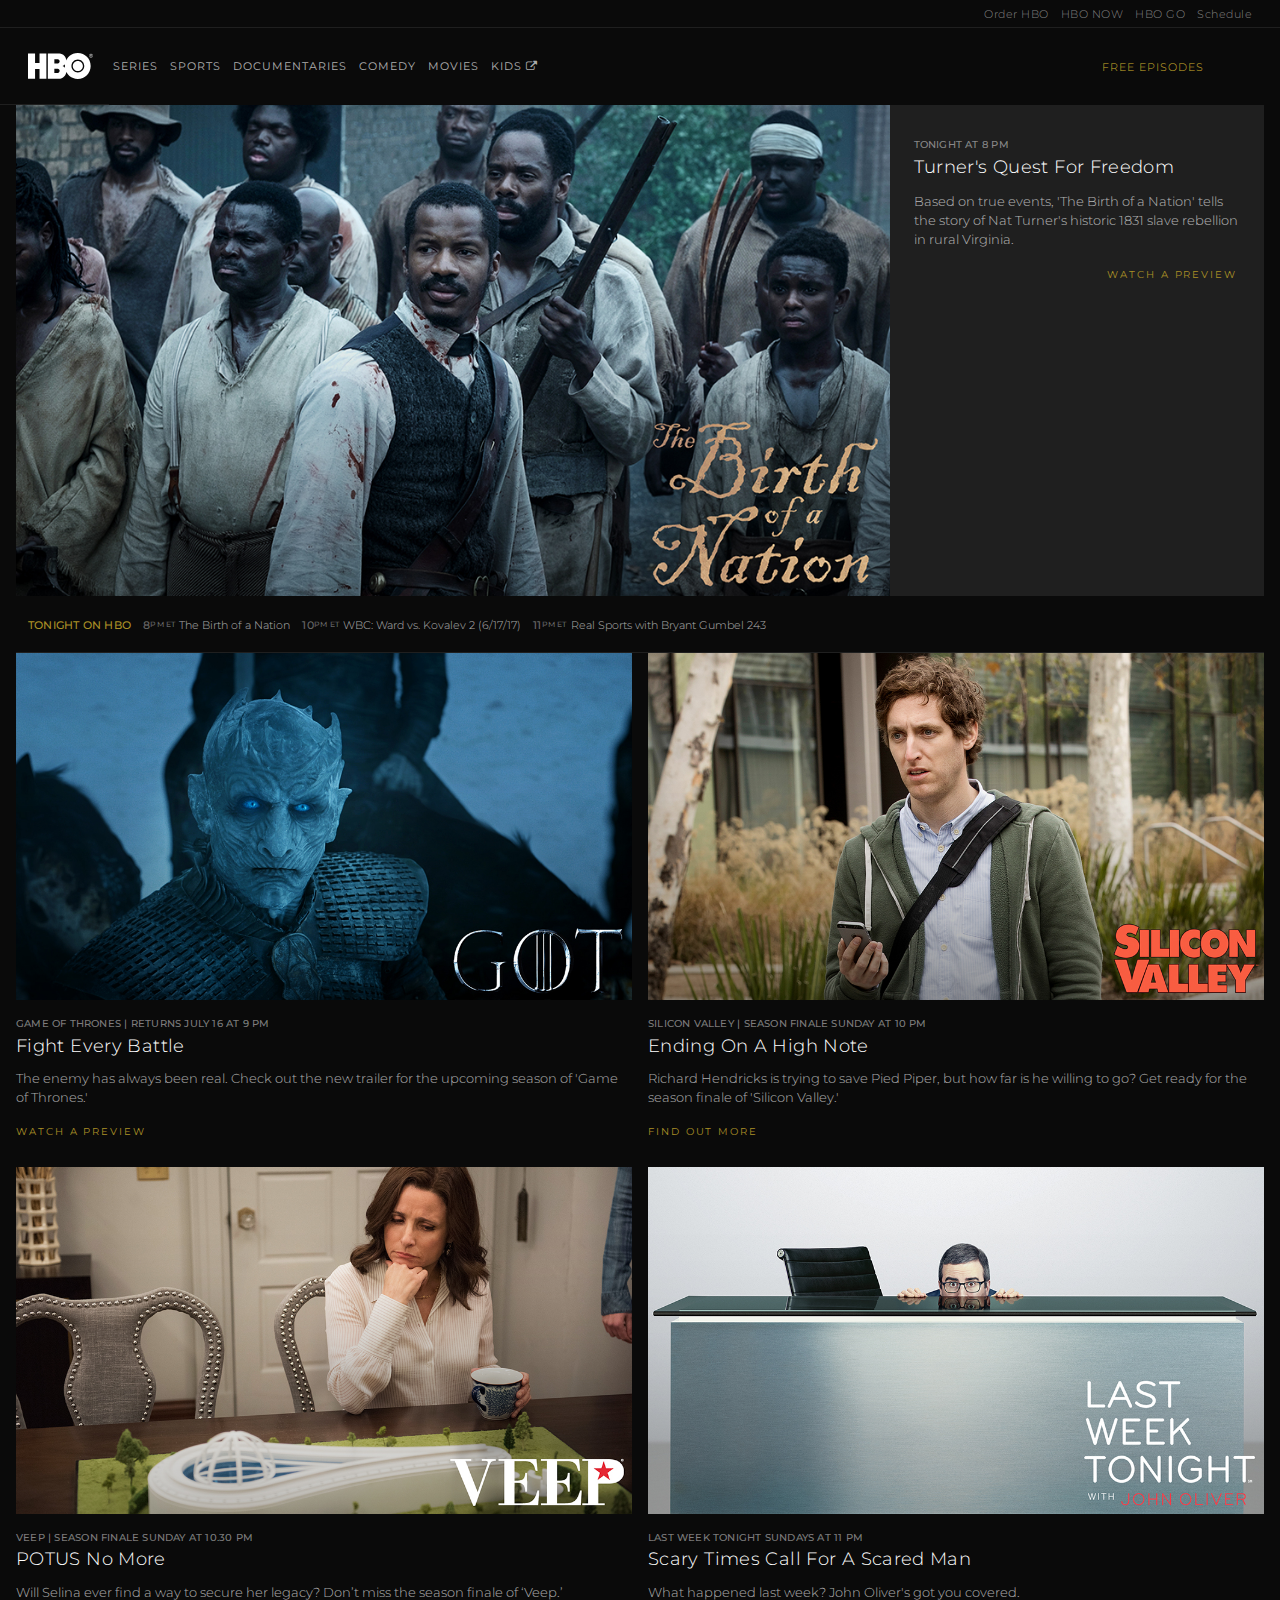
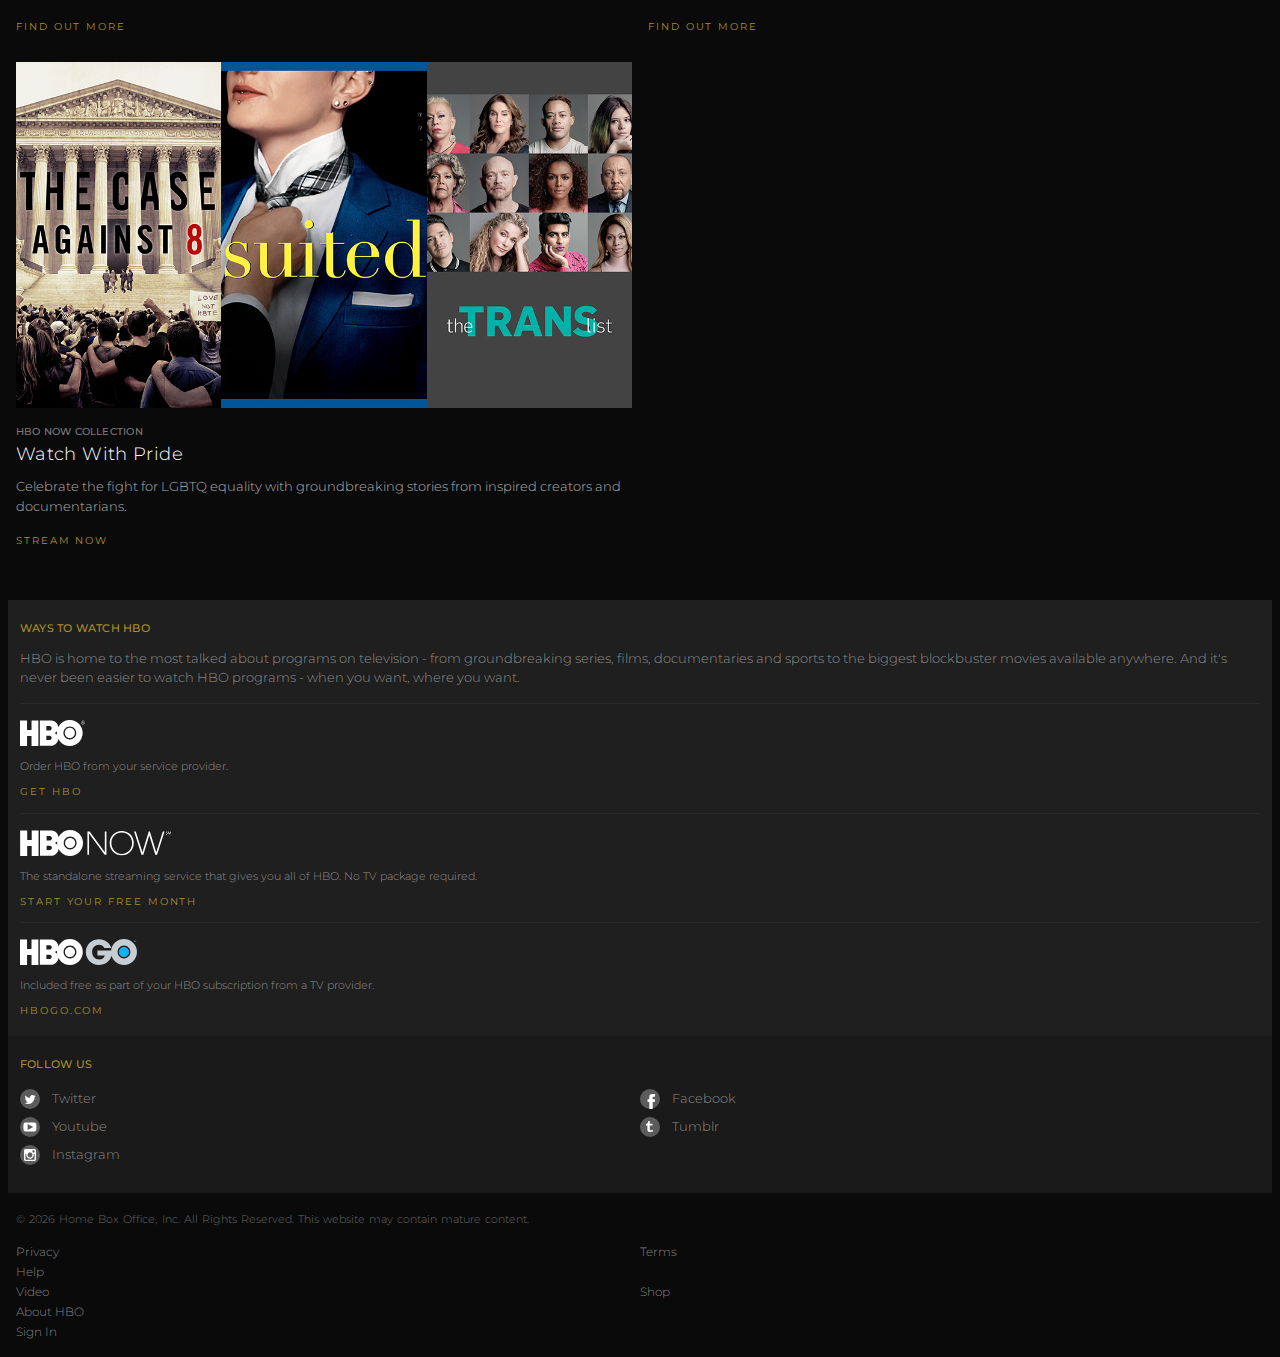
==== commit a1630207: "Add search bar at 768px. Fix bugs smaller sizes" ====
--- a/hbo.html
+++ b/hbo.html
@@ -58,9 +58,9 @@
             <i class="icon ion-ios-circle-outline" id="searchCircle"></i>
           </a>
         </div>
-      </div>
-      <div class="search is_hidden" id="searchBar">
-        <input type="text" class="search__input" type="text" placeholder="Search HBO.com"></input>
+        <div class="search is_hidden" id="searchBar">
+          <input type="text" class="search__input" type="text" placeholder="Search HBO.com"></input>
+        </div>
       </div>
     </header>
     <main>
--- a/assets/hbo.css
+++ b/assets/hbo.css
@@ -198,8 +198,7 @@
 */
 .headerMain-wrapper {
   width: 100vw;
-  background-color: #0a0a0a;
-  border-bottom: 1px solid #1f1f1f; }
+  background-color: #0a0a0a; }
 
 .navUtility-wrapper {
   display: none; }
@@ -218,11 +217,15 @@
 
 .header__logo {
   width: 100%;
-  padding: 16px; }
+  padding: 16px;
+  border-bottom: 1px solid #1f1f1f; }
   .header__logo img {
     width: 65px;
     height: 28px;
     margin: 0 auto; }
+
+.header__logo_search--open {
+  border-bottom-color: #292929; }
 
 @media only screen and (min-width: 768px) {
   .headerMain-wrapper {
@@ -296,7 +299,6 @@
     clear: both; }
 
 .menu--open-border {
-  border-top: 1px solid #292929;
   border-bottom: 1px solid #292929; }
 
 .menu--open-header-border {
@@ -415,6 +417,9 @@
     border: none; }
 
   .menu__block_right {
+    display: none; }
+
+  .search--open {
     display: none; } }
 /* ------------------------------------ search
 */
@@ -441,6 +446,15 @@
     border-style: solid;
     border-color: #484848; }
 
+@media only screen and (min-width: 768px) {
+  .search {
+    position: absolute;
+    top: 0;
+    left: 100px;
+    width: calc(100% - 120px - 55px);
+    padding-top: 24px;
+    background-color: transparent;
+    border-bottom: none; } }
 /* ------------------------------------------------------------------------ Main
 */
 .primary-content {
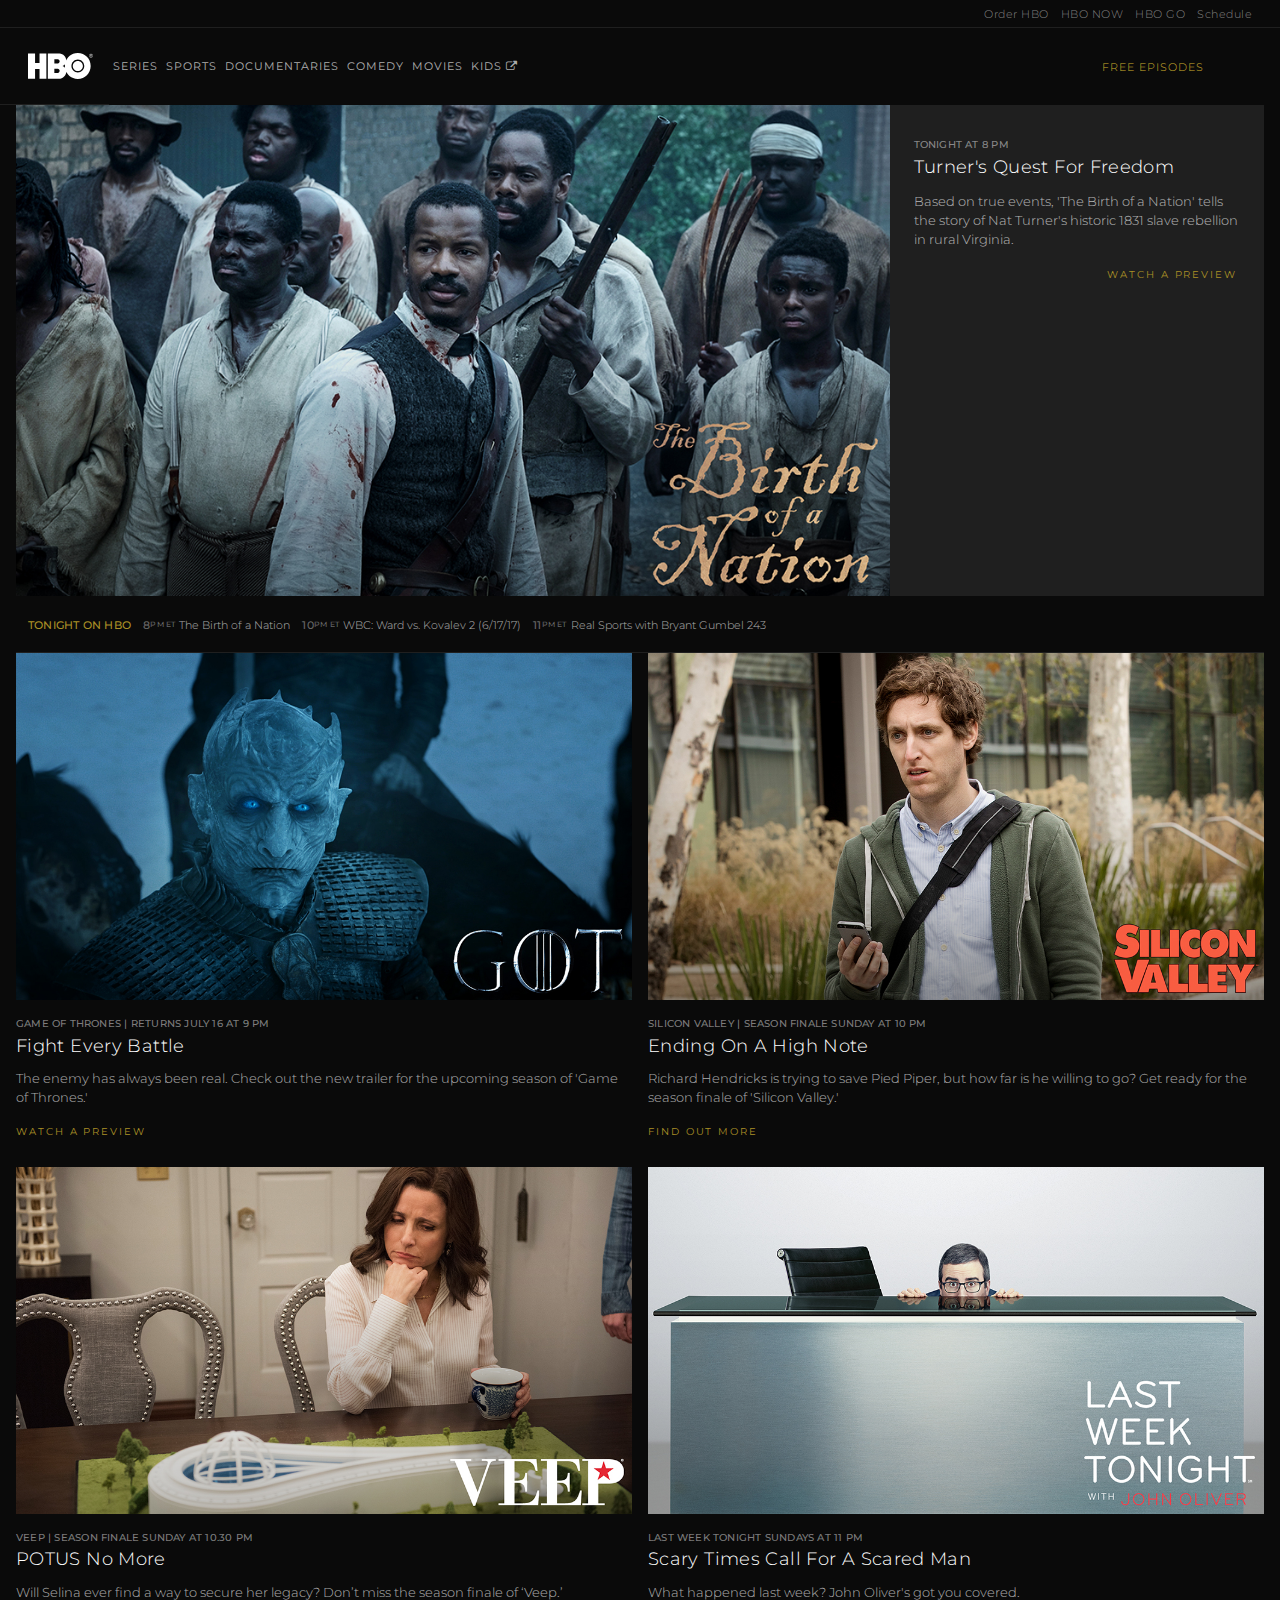
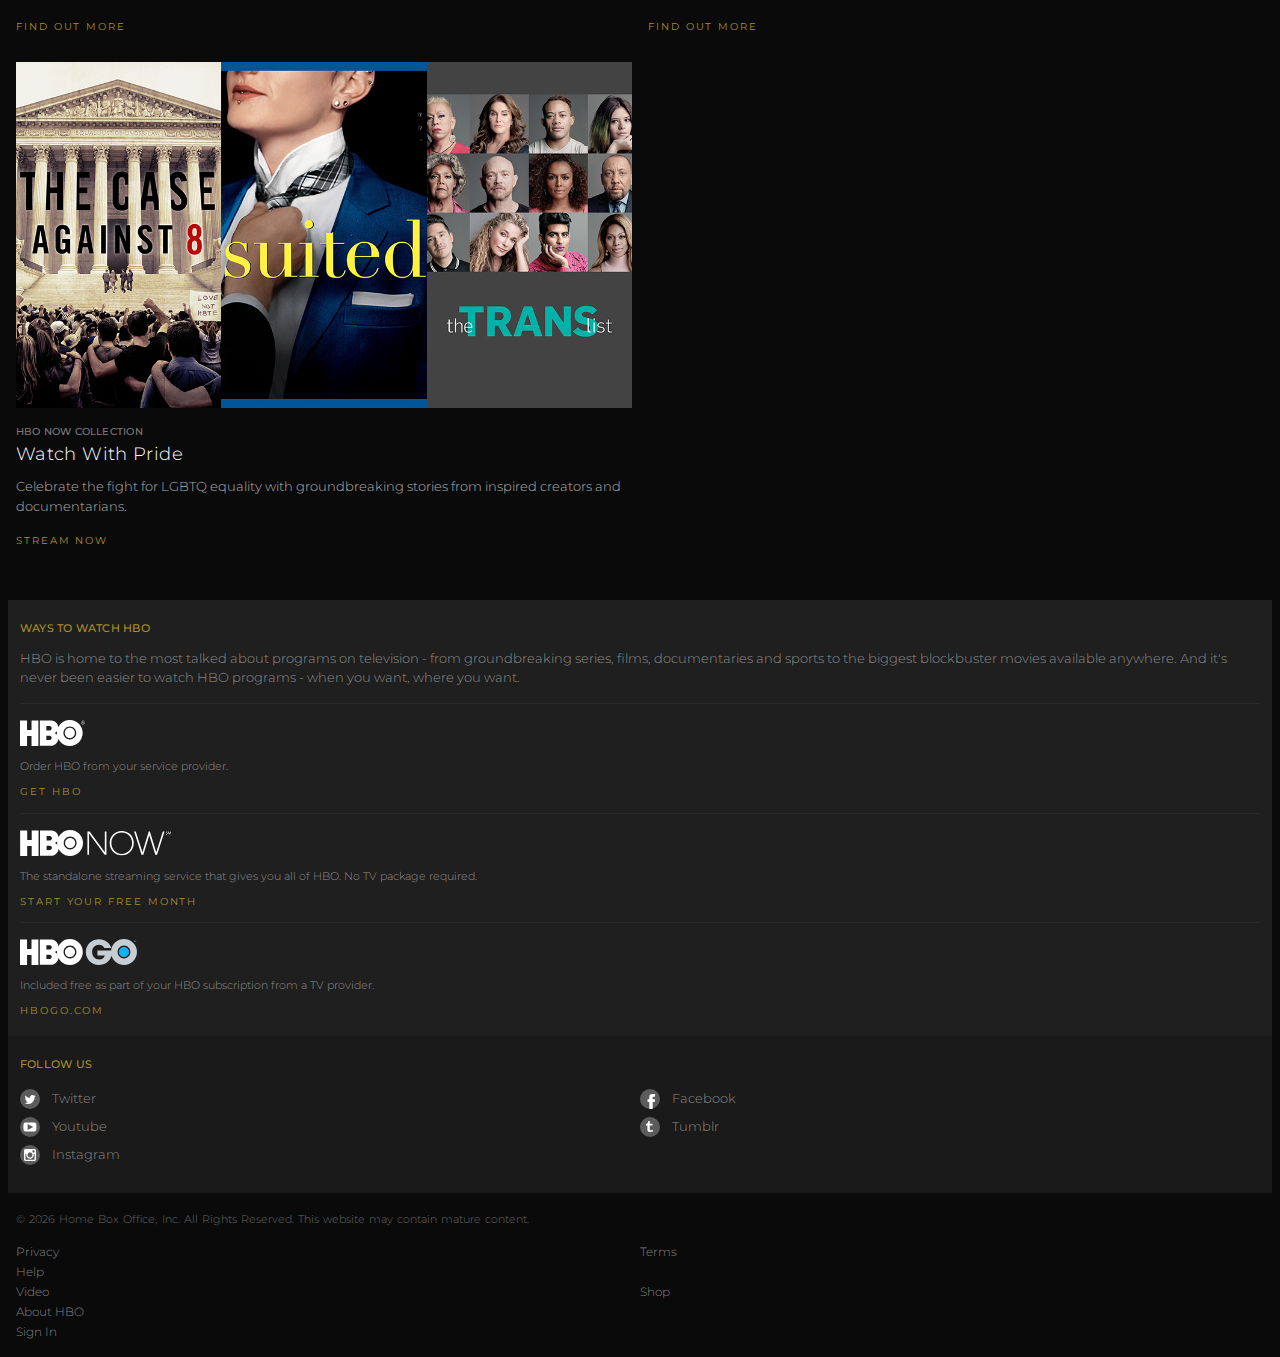
==== commit fe970370: "Add Search program in categoryExplorer" ====
--- a/hbo.html
+++ b/hbo.html
@@ -59,7 +59,17 @@
           </a>
         </div>
         <div class="search is_hidden" id="searchBar">
-          <input type="text" class="search__input" type="text" placeholder="Search HBO.com"></input>
+          <input type="text" class="search__input" placeholder="Search HBO.com"></input>
+        </div>
+      </div>
+      <div class="categoryExplorer">
+        <div class="categoryExplorer--top">
+          <div class="categoryExplorer--search">
+            <i class="icon ion-ios-search-strong"></i>
+            <input type="text" placeholder="Search programs"></input>
+          </div>
+        </div>
+        <div class="categoryExplorer--content">
         </div>
       </div>
     </header>
--- a/assets/hbo.css
+++ b/assets/hbo.css
@@ -391,7 +391,8 @@
     padding: inherit;
     border-right: none; }
     .menu__block_left li {
-      display: inline-block;
+      float: left;
+      display: block;
       font-size: 11px;
       font-weight: 400;
       letter-spacing: 1px;
@@ -400,13 +401,28 @@
         color: rgba(255, 255, 255, 0.68); }
 
   .menu__link, .menu__link_right {
+    position: relative;
+    z-index: 1;
     padding: 0 4px; }
+    .menu__link::after, .menu__link_right::after {
+      position: absolute;
+      left: 0;
+      bottom: 0;
+      right: 100%;
+      display: block;
+      height: 4px;
+      margin: 0 4px;
+      background-color: #caad2d;
+      content: ' ';
+      transition: all .3s ease; }
+    .menu__link:hover::after, .menu__link_right:hover::after, .menu__link:active::after, .menu__link_right:active::after {
+      right: 0; }
 
   .menu__block_middle {
     position: absolute;
+    right: 64px;
+    float: none;
     width: auto;
-    float: none;
-    right: 64px;
     padding: 0;
     padding-right: 12px;
     line-height: 76px;
@@ -455,6 +471,51 @@
     padding-top: 24px;
     background-color: transparent;
     border-bottom: none; } }
+/* ------------------------------------ category explorer
+*/
+.categoryExplorer {
+  display: none; }
+
+.categoryExplorer--open {
+  display: block; }
+
+@media only screen and (min-width: 768px) {
+  .categoryExplorer {
+    position: absolute;
+    right: 0;
+    left: 0;
+    z-index: 1000;
+    margin: 0 16px;
+    background-color: #1f1f1f; }
+
+  .categoryExplorer--top {
+    height: 60px;
+    padding: 16px; }
+
+  .categoryExplorer--search {
+    position: relative;
+    width: 33.33%;
+    margin: 0 auto; }
+    .categoryExplorer--search input[type="text"] {
+      width: 100%;
+      padding-left: 24px;
+      padding-bottom: 4px;
+      font-size: 16px;
+      background-color: transparent;
+      border: none;
+      border-bottom: 1px solid #292929;
+      transition: border-bottom-color .3s linear;
+      outline: none;
+      color: white; }
+      .categoryExplorer--search input[type="text"]:focus {
+        border-bottom-color: #484848; }
+    .categoryExplorer--search i {
+      position: absolute;
+      left: 0;
+      top: 0;
+      bottom: 0;
+      width: 16px;
+      font-size: 16px; } }
 /* ------------------------------------------------------------------------ Main
 */
 .primary-content {
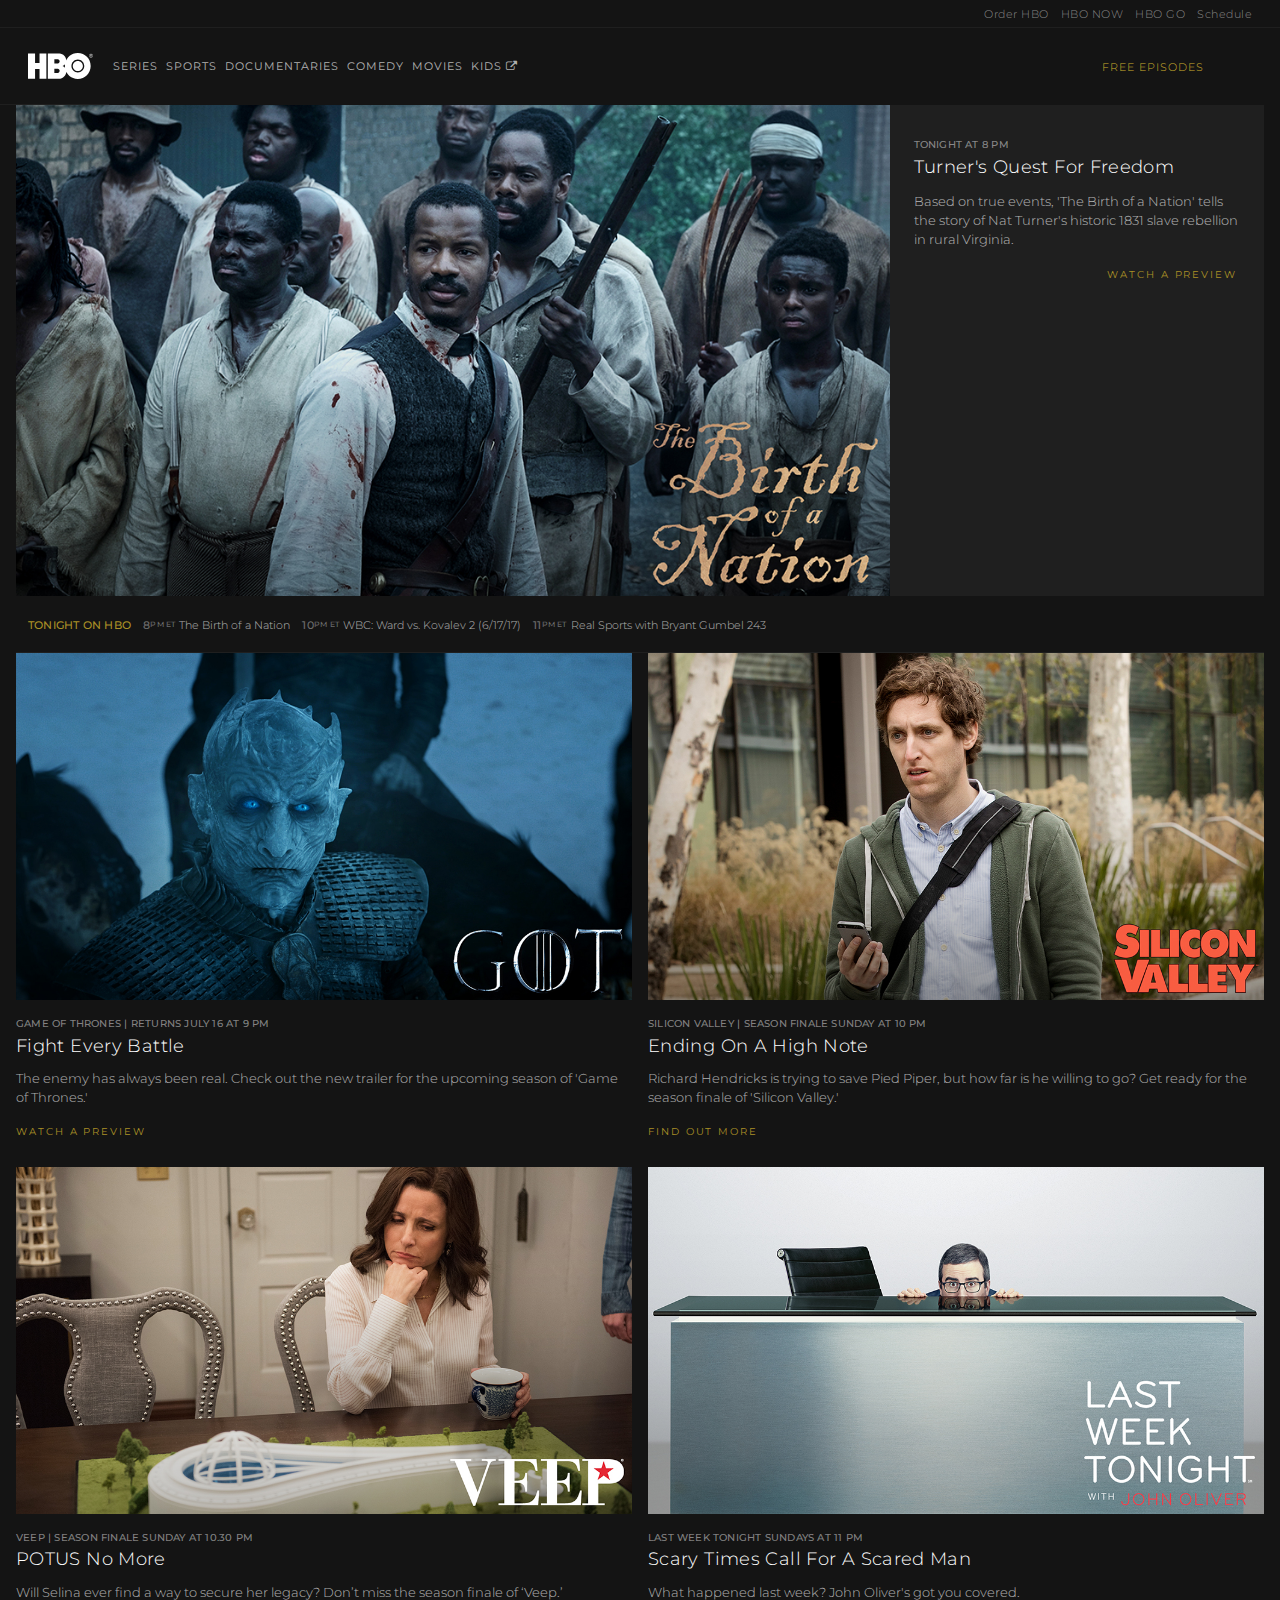
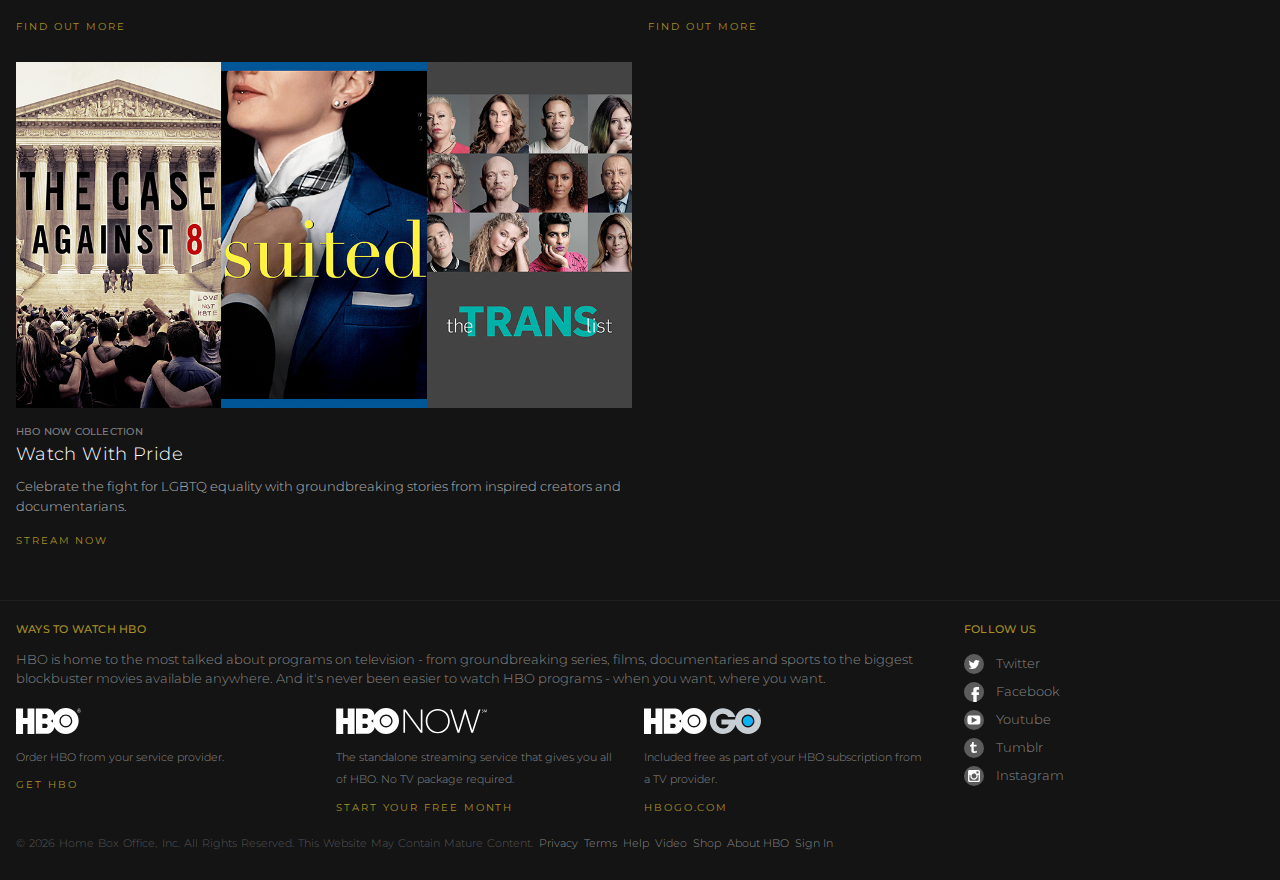
==== commit 6c83402f: "Add footer 768px" ====
--- a/hbo.html
+++ b/hbo.html
@@ -25,6 +25,249 @@
         <div class="header__logo">
           <a href="#"><img src="assets/images/logo.svg"></a>
         </div>
+        <div class="categoryExplorer">
+          <div class="categoryExplorer--top">
+            <div class="categoryExplorer--search">
+              <i class="icon ion-ios-search-strong"></i>
+              <input type="text" placeholder="Search programs"></input>
+            </div>
+          </div>
+          <div class="categoryExplorer--content">
+            <div class="categoryExplorer--subCategory col25">
+              <h3 class="subCategory--Title"> Featured Series </h3>
+              <ul class="subCategory--List">
+                <li>
+                  <a href="#"> Ballers </a>
+                </li>
+                <li>
+                  <a href="#"> big little lies </a>
+                </li>
+                <li>
+                  <a href="#"> the defiant ones </a>
+                </li>
+                <li>
+                  <a href="#"> divorce </a>
+                </li>
+                <li>
+                  <a href="#"> game of thrones </a>
+                </li>
+                <li>
+                  <a href="#"> girls </a>
+                </li>
+                <li>
+                  <a href="#"> insecure </a>
+                </li>
+                <li>
+                  <a href="#"> last week tonight with john oliver </a>
+                </li>
+                <li>
+                  <a href="#"> the leftovers </a>
+                </li>
+                <li>
+                  <a href="#"> the night of </a>
+                </li>
+                <li>
+                  <a href="#"> real time with bim maher </a>
+                </li>
+                <li>
+                  <a href="#"> room 104 </a>
+                </li>
+                <li>
+                  <a href="#"> silicon valley </a>
+                </li>
+                <li>
+                  <a href="#"> vice </a>
+                </li>
+                <li>
+                  <a href="#"> veep </a>
+                </li>
+                <li>
+                  <a href="#"> westworld </a>
+                </li>
+              </ul>
+            </div>
+            <div class="categoryExplorer--subCategory col75">
+              <h3 class="subCategory--Title"> All Series </h3>
+              <ul class="subCategory--List col33">
+                <li>
+                  <a href="#"> angry boys <span class="miniseries"> miniseries</span> </a>
+                </li>
+                <li>
+                  <a href="#"> animals. </a>
+                </li>
+                <li>
+                  <a href="#"> band of brothers <span class="miniseries">miniseries</span> </a>
+                </li>
+                <li>
+                  <a href="#"> big love </a>
+                </li>
+                <li>
+                  <a href="#"> boardwalk empire </a>
+                </li>
+                <li>
+                  <a href="#"> bored to death </a>
+                </li>
+                <li>
+                  <a href="#"> the brinck </a>
+                </li>
+                <li>
+                  <a href="#"> the casual vacancy <span class="miniseries">miniseries</span> </a>
+                </li>
+                <li>
+                  <a href="#"> the comeback </a>
+                </li>
+                <li>
+                  <a href="#"> crashing </a>
+                </li>
+                <li>
+                  <a href="#"> curb your enthusiasm </a>
+                </li>
+                <li>
+                  <a href="#"> deadwood </a>
+                </li>
+                <li>
+                  <a href="#"> the deuce </a>
+                </li>
+                <li>
+                  <a href="#"> divorce </a>
+                </li>
+                <li>
+                  <a href="#"> doll &amp; em </a>
+                </li>
+                <li>
+                  <a href="#"> eastbound &amp; down </a>
+                </li>
+                <li>
+                  <a href="#"> enlightened </a>
+                </li>
+                <li>
+                  <a href="#"> entourage </a>
+                </li>
+                <li>
+                  <a href="#"> family tree </a>
+                </li>
+              </ul>
+              <ul class="subCategory--List col33">
+                <li>
+                  <a href="#"> flight of the concords </a>
+                </li>
+                <li>
+                  <a href="#"> foo fighters sonic highways </a>
+                </li>
+                <li>
+                  <a href="#"> funny or die presents </a>
+                </li>
+                <li>
+                  <a href="#"> generation kill <span class="miniseries">miniseries</span> </a>
+                </li>
+                <li>
+                  <a href="#"> getting on </a>
+                </li>
+                <li>
+                  <a href="#"> girls </a>
+                </li>
+                <li>
+                  <a href="#"> hello ladies </a>
+                </li>
+                <li>
+                  <a href="#"> high maintenance </a>
+                </li>
+                <li>
+                  <a href="#"> how to make it in america </a>
+                </li>
+                <li>
+                  <a href="#"> hung </a>
+                </li>
+                <li>
+                  <a href="#"> ja'mie: private school girl </a>
+                </li>
+                <li>
+                  <a href="#"> the jinx: the life and death of robert durst </a>
+                </li>
+                <li>
+                  <a href="#"> the larry sanders show </a>
+                </li>
+                <li>
+                  <a href="#"> life's too short </a>
+                </li>
+                <li>
+                  <a href="#"> little britain USA </a>
+                </li>
+                <li>
+                  <a href="#"> looking </a>
+                </li>
+                <li>
+                  <a href="#"> mildred pierce <span class="miniseries">miniseries</span> </a>
+                </li>
+                <li>
+                  <a href="#"> the newsroom </a>
+                </li>
+                <li>
+                  <a href="#"> olive kitteridge <span class="miniseries">miniseries</span> </a>
+                </li>
+              </ul>
+              <ul class="subCategory--List col33">
+                <li>
+                  <a href="#"> oz <span class="miniseries">miniseries</span> </a>
+                </li>
+                <li>
+                  <a href="#"> the pacific <span class="miniseries">miniseries</span> </a>
+                </li>
+                <li>
+                  <a href="#"> parade's end <span class="miniseries">miniseries</span> </a>
+                </li>
+                <li>
+                  <a href="#"> project greenlight </a>
+                </li>
+                <li>
+                  <a href="#"> real sports with bryan gumble </a>
+                </li>
+                <li>
+                  <a href="#"> sex and the city </a>
+                </li>
+                <li>
+                  <a href="#"> show me a hero <span class="miniseries">miniseries</span> </a>
+                </li>
+                <li>
+                  <a href="#"> six feet under </a>
+                </li>
+                <li>
+                  <a href="#"> the sopranos </a>
+                </li>
+                <li>
+                  <a href="#"> summer height high <span class="miniseries">miniseries</span> </a>
+                </li>
+                <li>
+                  <a href="#"> togetherness </a>
+                </li>
+                <li>
+                  <a href="#"> tracy ullman's show </a>
+                </li>
+                <li>
+                  <a href="#"> treme </a>
+                </li>
+                <li>
+                  <a href="#"> true blood </a>
+                </li>
+                <li>
+                  <a href="#"> true detective </a>
+                </li>
+                <li>
+                  <a href="#"> vice principles </a>
+                </li>
+                <li>
+                  <a href="#"> vinyl </a>
+                </li>
+                <li>
+                  <a href="#"> the wire </a>
+                </li>
+                <li>
+                  <a href="#"> the young pope </a>
+                </li>
+              </ul>
+            </div>
+          </div>
+        </div>
         <div class="menu" id="menu">
           <div class="menu__block_left">
             <nav>
@@ -60,16 +303,6 @@
         </div>
         <div class="search is_hidden" id="searchBar">
           <input type="text" class="search__input" placeholder="Search HBO.com"></input>
-        </div>
-      </div>
-      <div class="categoryExplorer">
-        <div class="categoryExplorer--top">
-          <div class="categoryExplorer--search">
-            <i class="icon ion-ios-search-strong"></i>
-            <input type="text" placeholder="Search programs"></input>
-          </div>
-        </div>
-        <div class="categoryExplorer--content">
         </div>
       </div>
     </header>
@@ -184,45 +417,46 @@
     </main>
     <footer>
       <div class="footer__wrapper">
-        <section class="footer__channel">
-          <div>
-            <h4 class="chan__header feature__header "> ways to watch hbo </h4>
-            <p class="chan__intro"> HBO is home to the most talked about programs on television -
-              from groundbreaking series, films, documentaries and sports to the biggest blockbuster
-              movies available anywhere. And it's never been easier to watch HBO programs -
-              when you want, where you want. </p>
-          </div>
-          <ul class="chan__list">
-            <li class="chan__item">
-              <img class="chan__img" src="assets/images/logo-hboreg.svg">
-              <p class="chan__text"> Order HBO from your service provider. </p>
-              <div class="feature__link chan__link">
-                <p class="feature__link_text"> get hbo </p>
-                <i class="feature__link_arrow ion-ios-arrow-thin-right"></i>
-              </div>
-            </li>
-            <li class="chan__item">
-              <img class="chan__img" src="assets/images/logo-hbonow.svg">
-              <p class="chan__text"> The standalone streaming service that gives you all of HBO.
-                No TV package required. </p>
-              <div class="feature__link chan__link">
-                <p class="feature__link_text"> start your free month </p>
-                <i class="feature__link_arrow ion-ios-arrow-thin-right"></i>
-              </div>
-            </li>
-            <li class="chan__item">
-              <img class="chan__img" src="assets/images/logo-go.svg">
-              <p class="chan__text"> Included free as part of your HBO subscription from a TV provider. </p>
-              <div class="feature__link chan__link">
-                <p class="feature__link_text"> hbogo.com </p>
-                <i class="feature__link_arrow ion-ios-arrow-thin-right"></i>
-              </div>
-            </li>
-          </ul>
-        </section>
-        <section class="footer__social">
-          <h4 class="feature__header"> follow us </h4>
-          <ul class="group social__list">
+        <div class="footer--top">
+          <section class="footer__channel group">
+            <div>
+              <h4 class="chan__header feature__header"> ways to watch hbo </h4>
+              <p class="chan__intro"> HBO is home to the most talked about programs on television -
+                from groundbreaking series, films, documentaries and sports to the biggest blockbuster
+                movies available anywhere. And it's never been easier to watch HBO programs -
+                when you want, where you want. </p>
+            </div>
+            <ul class="chan__list">
+              <li class="chan__item">
+                <img class="chan__img" src="assets/images/logo-hboreg.svg">
+                <p class="chan__text"> Order HBO from your service provider. </p>
+                <div class="feature__link chan__link">
+                  <p class="feature__link_text"> get hbo </p>
+                  <i class="feature__link_arrow ion-ios-arrow-thin-right"></i>
+                </div>
+              </li>
+              <li class="chan__item">
+                <img class="chan__img" src="assets/images/logo-hbonow.svg">
+                <p class="chan__text"> The standalone streaming service that gives you all of HBO.
+                  No TV package required. </p>
+                <div class="feature__link chan__link">
+                  <p class="feature__link_text"> start your free month </p>
+                  <i class="feature__link_arrow ion-ios-arrow-thin-right"></i>
+                </div>
+              </li>
+              <li class="chan__item">
+                <img class="chan__img" src="assets/images/logo-go.svg">
+                <p class="chan__text"> Included free as part of your HBO subscription from a TV provider. </p>
+                <div class="feature__link chan__link">
+                  <p class="feature__link_text"> hbogo.com </p>
+                  <i class="feature__link_arrow ion-ios-arrow-thin-right"></i>
+                </div>
+              </li>
+            </ul>
+          </section>
+          <section class="footer__social">
+            <h4 class="feature__header"> follow us </h4>
+            <ul class="social__list group">
             <li class="social__item">
               <div>
                 <img class="social__img" src="assets/images/social-twitter.svg">
@@ -254,13 +488,13 @@
               </div>
             </li>
           </ul>
-        </section>
+          </section>
+        </div>
         <section class="footer__end group">
-          <p class="copyright">&copy;<span id="year"></span>Home Box Office, Inc. All Rights Reserved.
-            This website may contain mature content.
-          </p>
-          <nav class="footer__nav">
-            <ul class="group">
+          <nav class="footer__nav group">
+            <ul>
+              <li class="nav__item"> &copy;<span id="year"></span>Home Box Office, Inc. All Rights Reserved.
+                This website may contain mature content. </li>
               <li class="nav__item"> privacy </li>
               <li class="nav__item"> terms </li>
               <li class="nav__item"> help </li>
--- a/assets/hbo.css
+++ b/assets/hbo.css
@@ -176,7 +176,7 @@
   font-size: 16px; }
 
 body {
-  background-color: #0a0a0a;
+  background-color: #141414;
   color: rgba(255, 255, 255, 0.48); }
 
 a {
@@ -192,16 +192,29 @@
 .wrapper {
   padding: 8px; }
 
+.col25 {
+  width: 25%; }
+
+.col33 {
+  width: 33.33%; }
+
+.col50 {
+  width: 50%; }
+
+.col75 {
+  width: 75%; }
+
 /* ----------------------------- MODULES
 */
 /* ---------------------------------------------------------------------- Header
 */
 .headerMain-wrapper {
   width: 100vw;
+  background-color: #141414; }
+
+.navUtility-wrapper {
+  display: none;
   background-color: #0a0a0a; }
-
-.navUtility-wrapper {
-  display: none; }
 
 .header__icon {
   position: absolute;
@@ -270,7 +283,7 @@
     height: 28px;
     padding: 0 24px;
     text-align: right;
-    background-color: #0a0a0a;
+    background-color: #141414;
     border-bottom: 1px solid #1f1f1f; }
     .navUtility-wrapper ul {
       height: 100%; }
@@ -482,6 +495,7 @@
 @media only screen and (min-width: 768px) {
   .categoryExplorer {
     position: absolute;
+    top: 76px;
     right: 0;
     left: 0;
     z-index: 1000;
@@ -494,28 +508,64 @@
 
   .categoryExplorer--search {
     position: relative;
-    width: 33.33%;
+    width: 50%;
     margin: 0 auto; }
     .categoryExplorer--search input[type="text"] {
       width: 100%;
-      padding-left: 24px;
+      padding-left: 20px;
       padding-bottom: 4px;
-      font-size: 16px;
+      font-size: 13px;
+      letter-spacing: 1px;
       background-color: transparent;
       border: none;
       border-bottom: 1px solid #292929;
       transition: border-bottom-color .3s linear;
       outline: none;
-      color: white; }
+      color: rgba(255, 255, 255, 0.68); }
       .categoryExplorer--search input[type="text"]:focus {
         border-bottom-color: #484848; }
     .categoryExplorer--search i {
       position: absolute;
       left: 0;
-      top: 0;
       bottom: 0;
       width: 16px;
       font-size: 16px; } }
+.categoryExplorer--content {
+  background-color: #292929;
+  clear: both; }
+  .categoryExplorer--content:before, .categoryExplorer--content:after {
+    content: ' ';
+    display: block;
+    clear: both; }
+
+.categoryExplorer--subCategory {
+  float: left;
+  padding: 20px 12px;
+  border-left: 1px solid #333;
+  font-size: 0.76rem;
+  font-weight: 300; }
+  .categoryExplorer--subCategory:first-child {
+    border-left: none; }
+
+.subCategory--Title {
+  margin-bottom: 8px;
+  color: #fff; }
+
+.subCategory--List {
+  float: left;
+  padding-right: 16px;
+  text-transform: capitalize; }
+  .subCategory--List:first-child {
+    padding-right: 16px; }
+  .subCategory--List li a {
+    padding: 4px 0; }
+
+.miniseries {
+  font-size: 10px;
+  font-weight: 400;
+  text-transform: uppercase;
+  color: rgba(255, 255, 255, 0.38); }
+
 /* ------------------------------------------------------------------------ Main
 */
 .primary-content {
@@ -644,6 +694,11 @@
 .footer__wrapper {
   margin: 0 8px; }
 
+@media only screen and (min-width: 768px) {
+  .footer__wrapper {
+    margin: 0;
+    padding: 20px 16px;
+    border-top: 1px solid #1f1f1f; } }
 /* ------------------------------------ channels
 */
 .footer__channel {
@@ -704,17 +759,52 @@
   color: rgba(255, 255, 255, 0.48);
   text-transform: capitalize; }
 
+@media only screen and (min-width: 768px) {
+  .footer--top {
+    background-color: #0a0a0a; }
+
+  .footer__channel {
+    float: left;
+    width: 75%;
+    padding: 0 12px 0 0;
+    background-color: transparent; }
+
+  .chan__item {
+    float: left;
+    width: calc(100% / 3);
+    margin: 20px 0 14px;
+    padding: 0 12px;
+    border-top: none; }
+    .chan__item:first-child {
+      padding-left: 0; }
+
+  .chan__text {
+    line-height: 2; }
+
+  .chan__link {
+    height: inherit; }
+
+  .footer__social {
+    float: left;
+    width: 25%;
+    height: auto;
+    padding: 0 0 0 12px;
+    background-color: transparent; }
+
+  .social__item {
+    float: none;
+    display: block;
+    width: 100%;
+    margin-bottom: 8px;
+    clear: both; }
+    .social__item:before, .social__item:after {
+      content: '';
+      display: block;
+      clear: both; } }
 /* ------------------------------------ copyright
 */
 .footer__end {
   padding: 16px 8px; }
-
-.copyright {
-  font-size: 11px;
-  line-height: 20px;
-  font-weight: 300;
-  color: rgba(255, 255, 255, 0.38);
-  word-spacing: 0.1em; }
 
 .footer__nav {
   margin-top: 12px; }
@@ -726,10 +816,37 @@
     font-weight: 300;
     color: rgba(255, 255, 255, 0.48);
     text-transform: capitalize; }
-  .footer__nav li:nth-of-type(3n),
+  .footer__nav li:first-child,
+  .footer__nav li:nth-of-type(4n),
   .footer__nav li:last-of-type {
     width: 100%; }
-
+  .footer__nav li:first-child {
+    margin-bottom: 12px;
+    font-size: 11px;
+    font-weight: 300;
+    color: rgba(255, 255, 255, 0.38);
+    word-spacing: 0.1em; }
+
+@media only screen and (min-width: 768px) {
+  .footer__end {
+    padding: 0; }
+
+  .footer__nav {
+    margin-top: inherit; }
+    .footer__nav .nav__item {
+      display: inline-block;
+      width: inherit;
+      padding-right: 6px;
+      margin-top: inherit;
+      line-height: 3;
+      font-size: 11px; }
+    .footer__nav li:first-child,
+    .footer__nav li:nth-of-type(4n),
+    .footer__nav li:last-of-type {
+      width: inherit; }
+    .footer__nav li:first-child {
+      margin: inherit;
+      color: rgba(255, 255, 255, 0.28); } }
 /* ----------------------------- STATES
 */
 .is_hidden {
